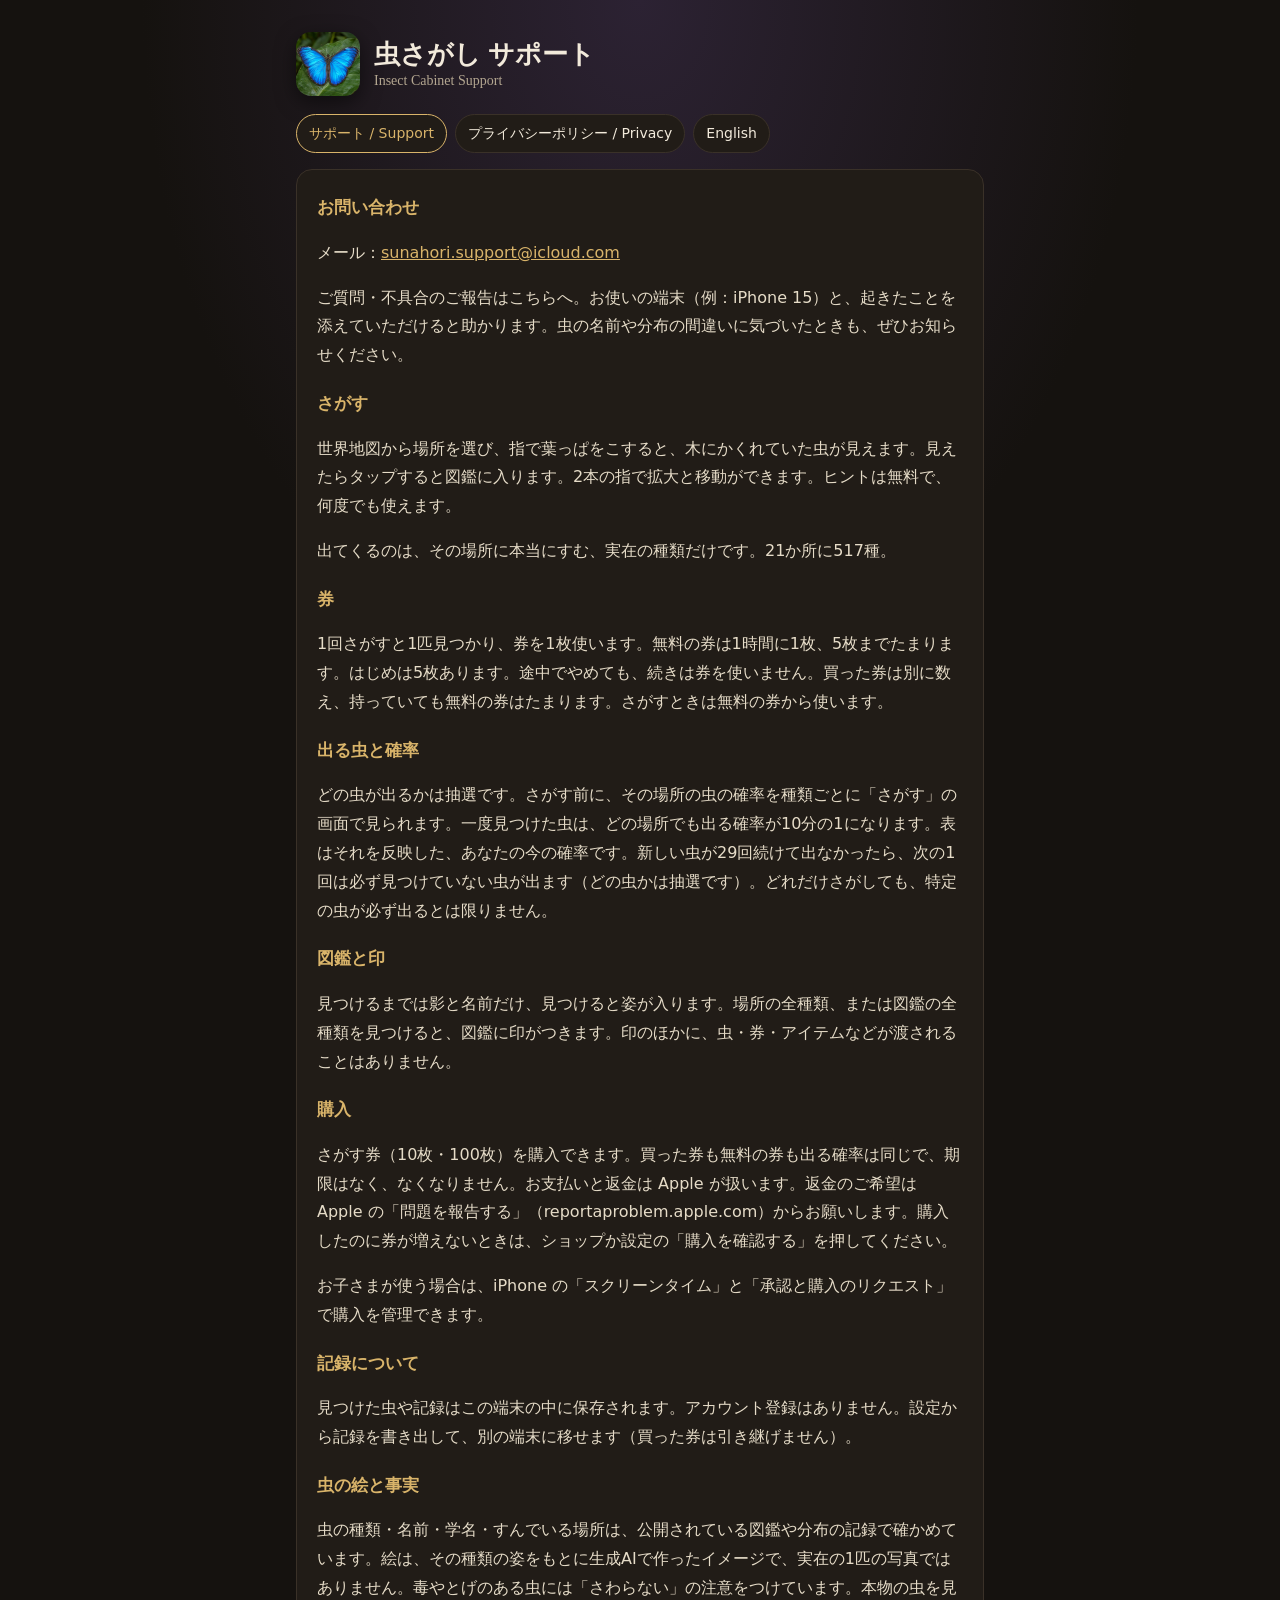
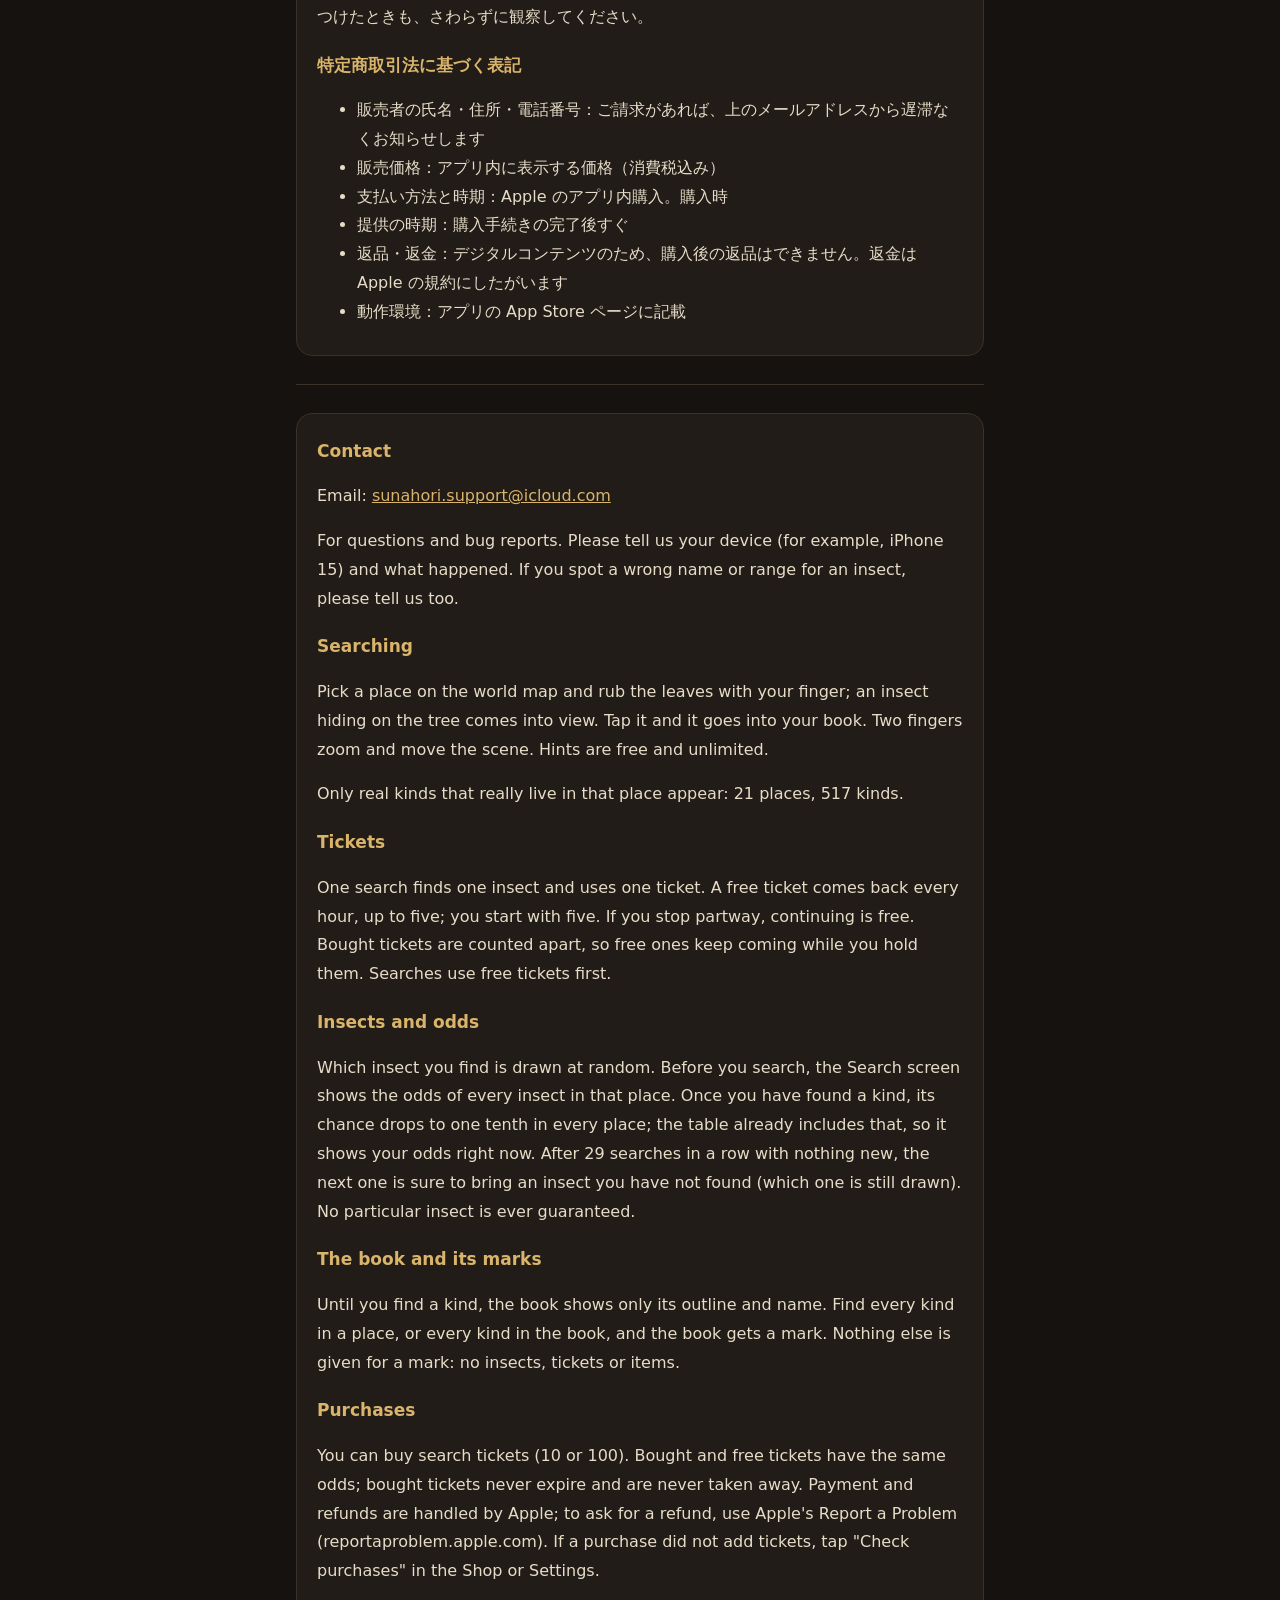
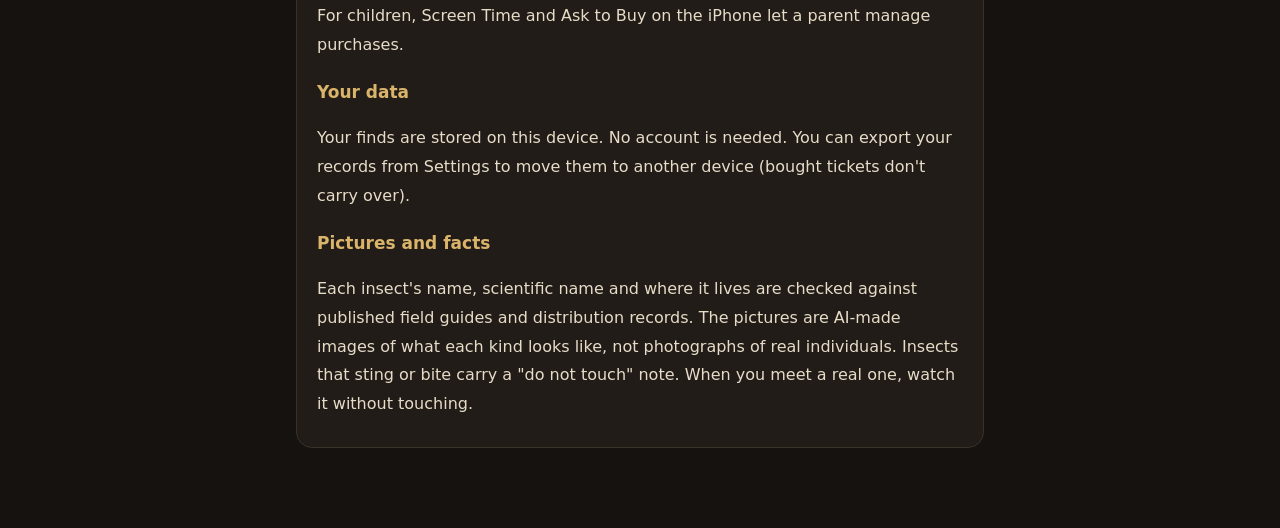
==== index.html @ 38d95611 "虫さがし（Insect Cabinet）のサポートとプライバシーポリシー Co-Authored-By: Claude Opus 5.5 <noreply@anthropic.com>" ====
<!doctype html>
<html lang="ja">
<head>
<meta charset="utf-8">
<meta name="viewport" content="width=device-width,initial-scale=1">
<title>虫さがし サポート / Insect Cabinet Support</title>
<link rel="stylesheet" href="style.css">
<link rel="icon" href="icon.png">
</head>
<body>
<main>
  <header>
    <img src="icon.png" alt="">
    <h1>虫さがし サポート<small>Insect Cabinet Support</small></h1>
  </header>
  <nav>
    <a class="on" href="./">サポート / Support</a>
    <a href="privacy.html">プライバシーポリシー / Privacy</a>
    <a href="#en">English</a>
  </nav>

  <section>
    <h2>お問い合わせ</h2>
    <p>メール：<a href="mailto:sunahori.support@icloud.com">sunahori.support@icloud.com</a></p>
    <p>ご質問・不具合のご報告はこちらへ。お使いの端末（例：iPhone 15）と、起きたことを添えていただけると助かります。虫の名前や分布の間違いに気づいたときも、ぜひお知らせください。</p>
    <h2>さがす</h2>
    <p>世界地図から場所を選び、指で葉っぱをこすると、木にかくれていた虫が見えます。見えたらタップすると図鑑に入ります。2本の指で拡大と移動ができます。ヒントは無料で、何度でも使えます。</p>
    <p>出てくるのは、その場所に本当にすむ、実在の種類だけです。21か所に517種。</p>
    <h2>券</h2>
    <p>1回さがすと1匹見つかり、券を1枚使います。無料の券は1時間に1枚、5枚までたまります。はじめは5枚あります。途中でやめても、続きは券を使いません。買った券は別に数え、持っていても無料の券はたまります。さがすときは無料の券から使います。</p>
    <h2>出る虫と確率</h2>
    <p>どの虫が出るかは抽選です。さがす前に、その場所の虫の確率を種類ごとに「さがす」の画面で見られます。一度見つけた虫は、どの場所でも出る確率が10分の1になります。表はそれを反映した、あなたの今の確率です。新しい虫が29回続けて出なかったら、次の1回は必ず見つけていない虫が出ます（どの虫かは抽選です）。どれだけさがしても、特定の虫が必ず出るとは限りません。</p>
    <h2>図鑑と印</h2>
    <p>見つけるまでは影と名前だけ、見つけると姿が入ります。場所の全種類、または図鑑の全種類を見つけると、図鑑に印がつきます。印のほかに、虫・券・アイテムなどが渡されることはありません。</p>
    <h2>購入</h2>
    <p>さがす券（10枚・100枚）を購入できます。買った券も無料の券も出る確率は同じで、期限はなく、なくなりません。お支払いと返金は Apple が扱います。返金のご希望は Apple の「問題を報告する」（reportaproblem.apple.com）からお願いします。購入したのに券が増えないときは、ショップか設定の「購入を確認する」を押してください。</p>
    <p>お子さまが使う場合は、iPhone の「スクリーンタイム」と「承認と購入のリクエスト」で購入を管理できます。</p>
    <h2>記録について</h2>
    <p>見つけた虫や記録はこの端末の中に保存されます。アカウント登録はありません。設定から記録を書き出して、別の端末に移せます（買った券は引き継げません）。</p>
    <h2>虫の絵と事実</h2>
    <p>虫の種類・名前・学名・すんでいる場所は、公開されている図鑑や分布の記録で確かめています。絵は、その種類の姿をもとに生成AIで作ったイメージで、実在の1匹の写真ではありません。毒やとげのある虫には「さわらない」の注意をつけています。本物の虫を見つけたときも、さわらずに観察してください。</p>
    <h2>特定商取引法に基づく表記</h2>
    <ul>
      <li>販売者の氏名・住所・電話番号：ご請求があれば、上のメールアドレスから遅滞なくお知らせします</li>
      <li>販売価格：アプリ内に表示する価格（消費税込み）</li>
      <li>支払い方法と時期：Apple のアプリ内購入。購入時</li>
      <li>提供の時期：購入手続きの完了後すぐ</li>
      <li>返品・返金：デジタルコンテンツのため、購入後の返品はできません。返金は Apple の規約にしたがいます</li>
      <li>動作環境：アプリの App Store ページに記載</li>
    </ul>
  </section>

  <hr>

  <section id="en" lang="en">
    <h2>Contact</h2>
    <p>Email: <a href="mailto:sunahori.support@icloud.com">sunahori.support@icloud.com</a></p>
    <p>For questions and bug reports. Please tell us your device (for example, iPhone 15) and what happened. If you spot a wrong name or range for an insect, please tell us too.</p>
    <h2>Searching</h2>
    <p>Pick a place on the world map and rub the leaves with your finger; an insect hiding on the tree comes into view. Tap it and it goes into your book. Two fingers zoom and move the scene. Hints are free and unlimited.</p>
    <p>Only real kinds that really live in that place appear: 21 places, 517 kinds.</p>
    <h2>Tickets</h2>
    <p>One search finds one insect and uses one ticket. A free ticket comes back every hour, up to five; you start with five. If you stop partway, continuing is free. Bought tickets are counted apart, so free ones keep coming while you hold them. Searches use free tickets first.</p>
    <h2>Insects and odds</h2>
    <p>Which insect you find is drawn at random. Before you search, the Search screen shows the odds of every insect in that place. Once you have found a kind, its chance drops to one tenth in every place; the table already includes that, so it shows your odds right now. After 29 searches in a row with nothing new, the next one is sure to bring an insect you have not found (which one is still drawn). No particular insect is ever guaranteed.</p>
    <h2>The book and its marks</h2>
    <p>Until you find a kind, the book shows only its outline and name. Find every kind in a place, or every kind in the book, and the book gets a mark. Nothing else is given for a mark: no insects, tickets or items.</p>
    <h2>Purchases</h2>
    <p>You can buy search tickets (10 or 100). Bought and free tickets have the same odds; bought tickets never expire and are never taken away. Payment and refunds are handled by Apple; to ask for a refund, use Apple's Report a Problem (reportaproblem.apple.com). If a purchase did not add tickets, tap "Check purchases" in the Shop or Settings.</p>
    <p>For children, Screen Time and Ask to Buy on the iPhone let a parent manage purchases.</p>
    <h2>Your data</h2>
    <p>Your finds are stored on this device. No account is needed. You can export your records from Settings to move them to another device (bought tickets don't carry over).</p>
    <h2>Pictures and facts</h2>
    <p>Each insect's name, scientific name and where it lives are checked against published field guides and distribution records. The pictures are AI-made images of what each kind looks like, not photographs of real individuals. Insects that sting or bite carry a "do not touch" note. When you meet a real one, watch it without touching.</p>
  </section>
</main>
</body>
</html>
---- style.css ----
:root { --bg: #15120f; --panel: #211c17; --line: #3a3128; --text: #f2eadb; --muted: #b3a690; --gold: #d9b46a; }
* { box-sizing: border-box; }
body { margin: 0; background: radial-gradient(ellipse at 50% 0%, #2c2233 0%, var(--bg) 55%) fixed, var(--bg); color: var(--text); font: 16px/1.8 "Hiragino Sans", "Hiragino Kaku Gothic ProN", system-ui, sans-serif; }
main { max-width: 720px; margin: 0 auto; padding: 32px 16px 64px; }
header { display: flex; align-items: center; gap: 14px; margin-bottom: 8px; }
header img { width: 64px; height: 64px; border-radius: 15px; box-shadow: 0 6px 20px rgba(0,0,0,.5); }
h1 { font-family: "Hiragino Mincho ProN", "Yu Mincho", serif; font-size: 26px; line-height: 1.3; margin: 0; }
h1 small { display: block; font-size: 14px; color: var(--muted); font-family: inherit; font-weight: 400; }
nav { display: flex; gap: 8px; flex-wrap: wrap; margin: 18px 0 8px; }
nav a { color: var(--text); text-decoration: none; border: 1px solid var(--line); background: var(--panel); padding: 6px 12px; border-radius: 999px; font-size: 14px; }
nav a.on { border-color: var(--gold); color: var(--gold); }
section { background: var(--panel); border: 1px solid var(--line); border-radius: 16px; padding: 4px 20px 12px; margin: 16px 0; }
h2 { font-size: 17px; color: var(--gold); margin: 18px 0 4px; }
p, li { color: #e6dcc8; }
a { color: var(--gold); }
.contact { font-size: 17px; }
.muted { color: var(--muted); font-size: 13px; }
hr { border: 0; border-top: 1px solid var(--line); margin: 28px 0; }
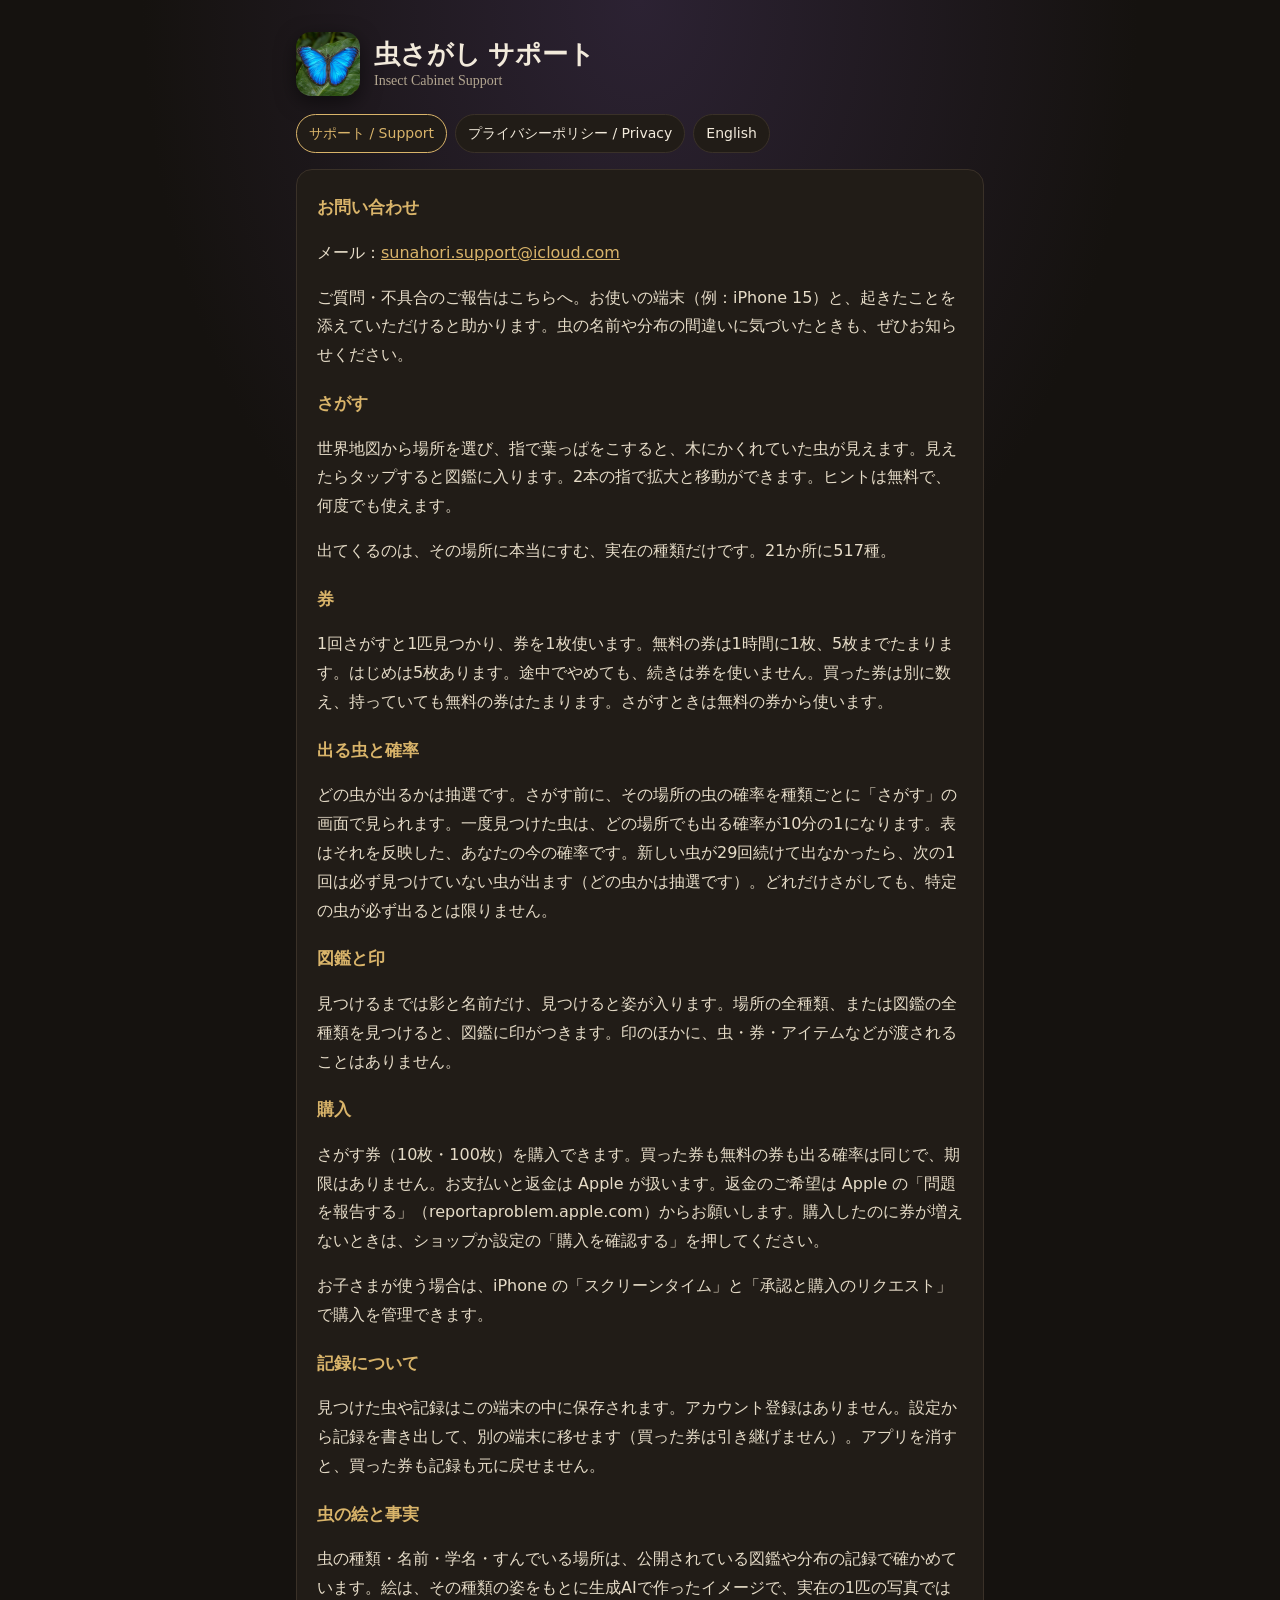
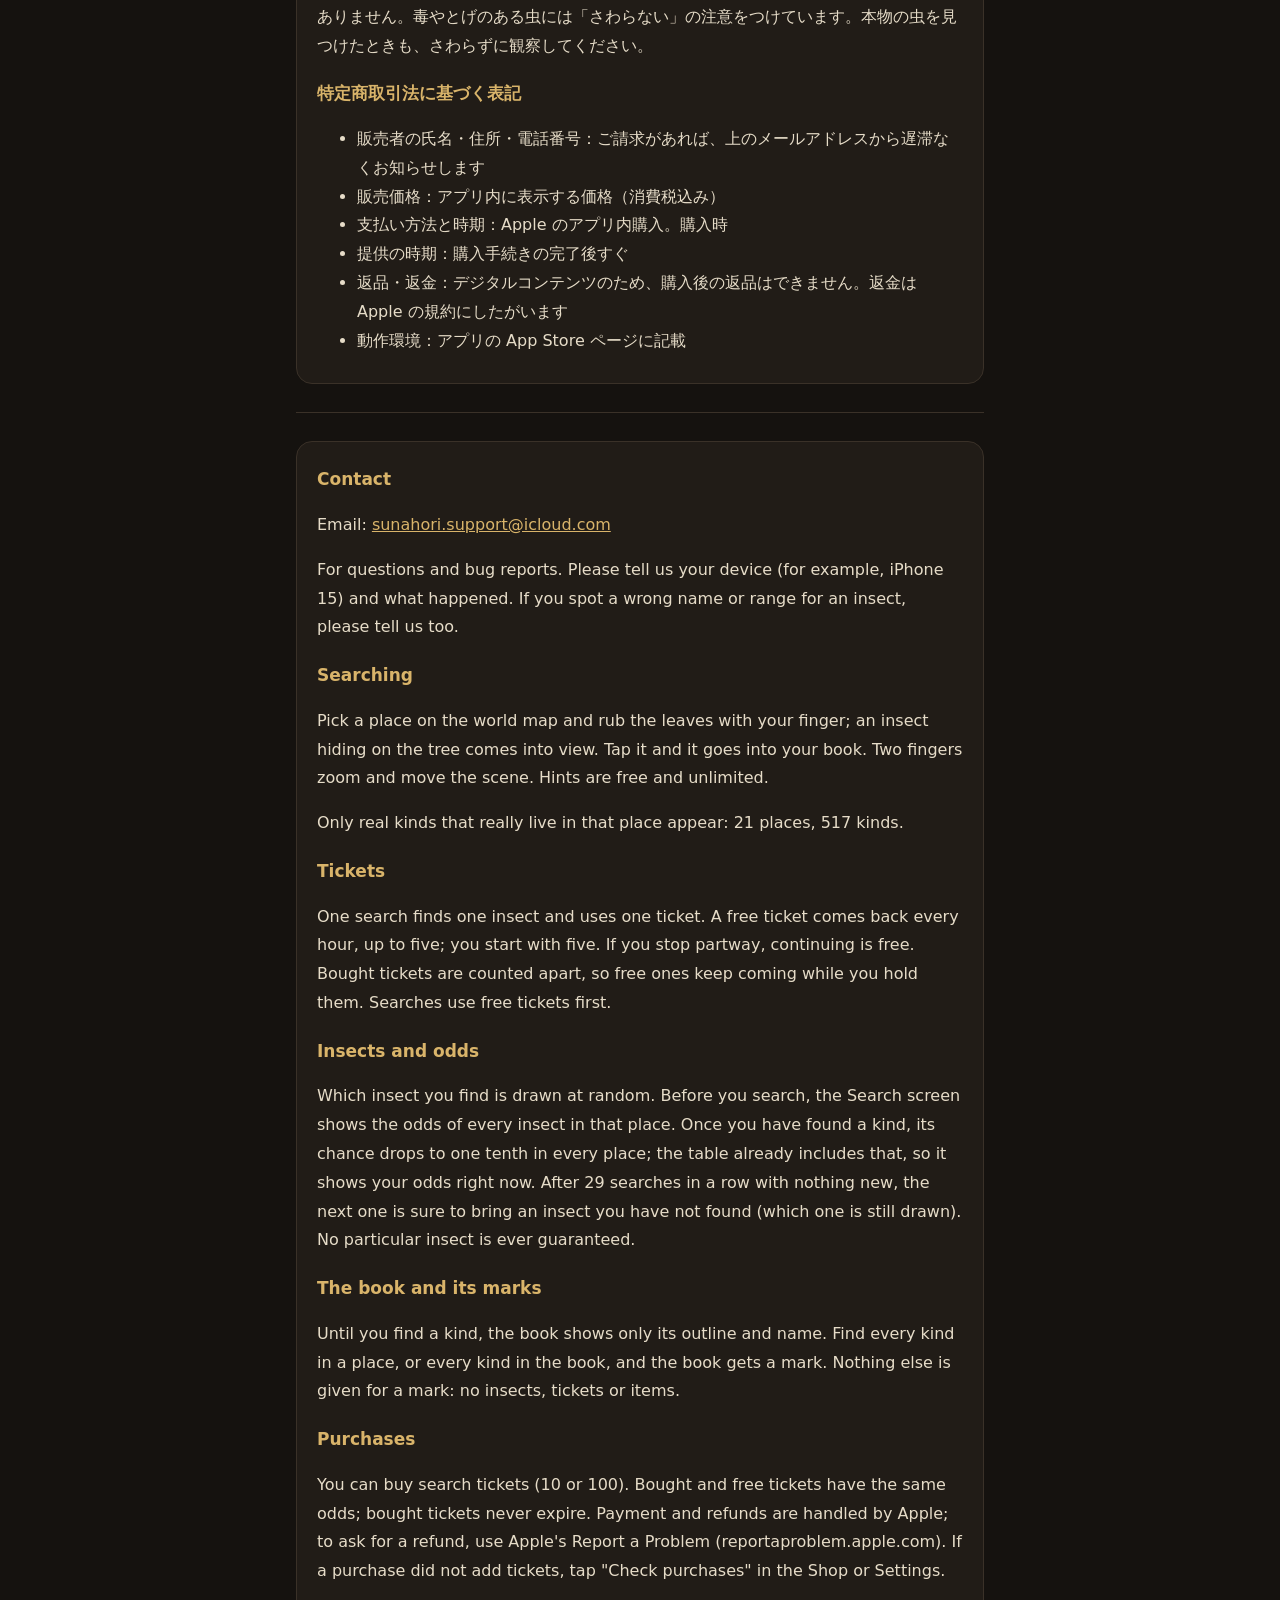
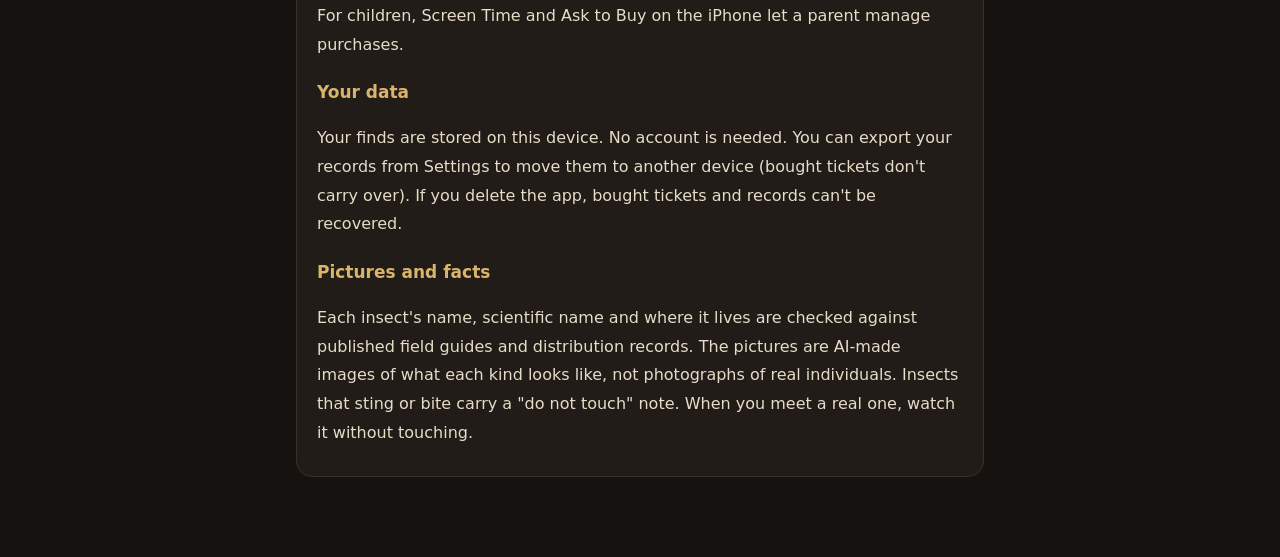
==== commit bd1e0282: "買った券が消える場合を書き、なくならないという文を直す Co-Authored-By: Claude Opus 5.5 <noreply@anthropic.com>" ====
--- a/index.html
+++ b/index.html
@@ -33,10 +33,10 @@
     <h2>図鑑と印</h2>
     <p>見つけるまでは影と名前だけ、見つけると姿が入ります。場所の全種類、または図鑑の全種類を見つけると、図鑑に印がつきます。印のほかに、虫・券・アイテムなどが渡されることはありません。</p>
     <h2>購入</h2>
-    <p>さがす券（10枚・100枚）を購入できます。買った券も無料の券も出る確率は同じで、期限はなく、なくなりません。お支払いと返金は Apple が扱います。返金のご希望は Apple の「問題を報告する」（reportaproblem.apple.com）からお願いします。購入したのに券が増えないときは、ショップか設定の「購入を確認する」を押してください。</p>
+    <p>さがす券（10枚・100枚）を購入できます。買った券も無料の券も出る確率は同じで、期限はありません。お支払いと返金は Apple が扱います。返金のご希望は Apple の「問題を報告する」（reportaproblem.apple.com）からお願いします。購入したのに券が増えないときは、ショップか設定の「購入を確認する」を押してください。</p>
     <p>お子さまが使う場合は、iPhone の「スクリーンタイム」と「承認と購入のリクエスト」で購入を管理できます。</p>
     <h2>記録について</h2>
-    <p>見つけた虫や記録はこの端末の中に保存されます。アカウント登録はありません。設定から記録を書き出して、別の端末に移せます（買った券は引き継げません）。</p>
+    <p>見つけた虫や記録はこの端末の中に保存されます。アカウント登録はありません。設定から記録を書き出して、別の端末に移せます（買った券は引き継げません）。アプリを消すと、買った券も記録も元に戻せません。</p>
     <h2>虫の絵と事実</h2>
     <p>虫の種類・名前・学名・すんでいる場所は、公開されている図鑑や分布の記録で確かめています。絵は、その種類の姿をもとに生成AIで作ったイメージで、実在の1匹の写真ではありません。毒やとげのある虫には「さわらない」の注意をつけています。本物の虫を見つけたときも、さわらずに観察してください。</p>
     <h2>特定商取引法に基づく表記</h2>
@@ -66,10 +66,10 @@
     <h2>The book and its marks</h2>
     <p>Until you find a kind, the book shows only its outline and name. Find every kind in a place, or every kind in the book, and the book gets a mark. Nothing else is given for a mark: no insects, tickets or items.</p>
     <h2>Purchases</h2>
-    <p>You can buy search tickets (10 or 100). Bought and free tickets have the same odds; bought tickets never expire and are never taken away. Payment and refunds are handled by Apple; to ask for a refund, use Apple's Report a Problem (reportaproblem.apple.com). If a purchase did not add tickets, tap "Check purchases" in the Shop or Settings.</p>
+    <p>You can buy search tickets (10 or 100). Bought and free tickets have the same odds; bought tickets never expire. Payment and refunds are handled by Apple; to ask for a refund, use Apple's Report a Problem (reportaproblem.apple.com). If a purchase did not add tickets, tap "Check purchases" in the Shop or Settings.</p>
     <p>For children, Screen Time and Ask to Buy on the iPhone let a parent manage purchases.</p>
     <h2>Your data</h2>
-    <p>Your finds are stored on this device. No account is needed. You can export your records from Settings to move them to another device (bought tickets don't carry over).</p>
+    <p>Your finds are stored on this device. No account is needed. You can export your records from Settings to move them to another device (bought tickets don't carry over). If you delete the app, bought tickets and records can't be recovered.</p>
     <h2>Pictures and facts</h2>
     <p>Each insect's name, scientific name and where it lives are checked against published field guides and distribution records. The pictures are AI-made images of what each kind looks like, not photographs of real individuals. Insects that sting or bite carry a "do not touch" note. When you meet a real one, watch it without touching.</p>
   </section>
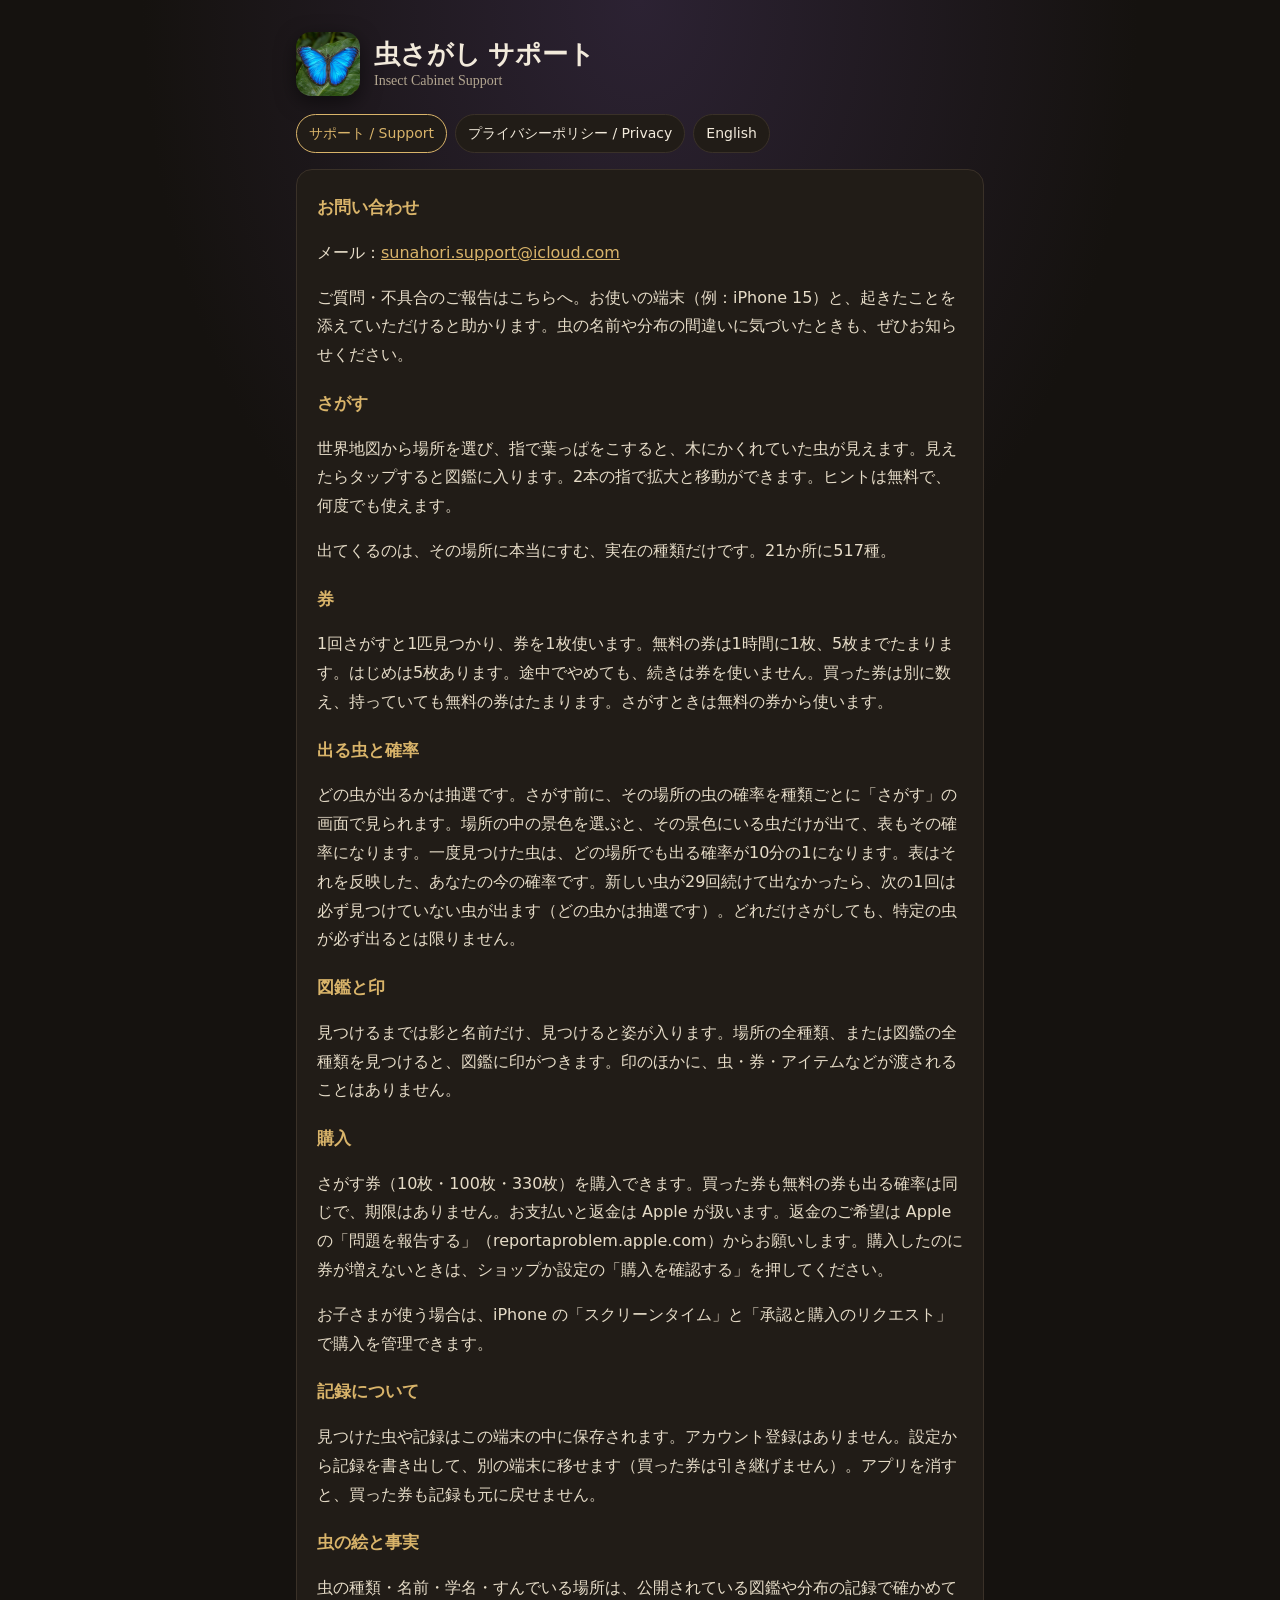
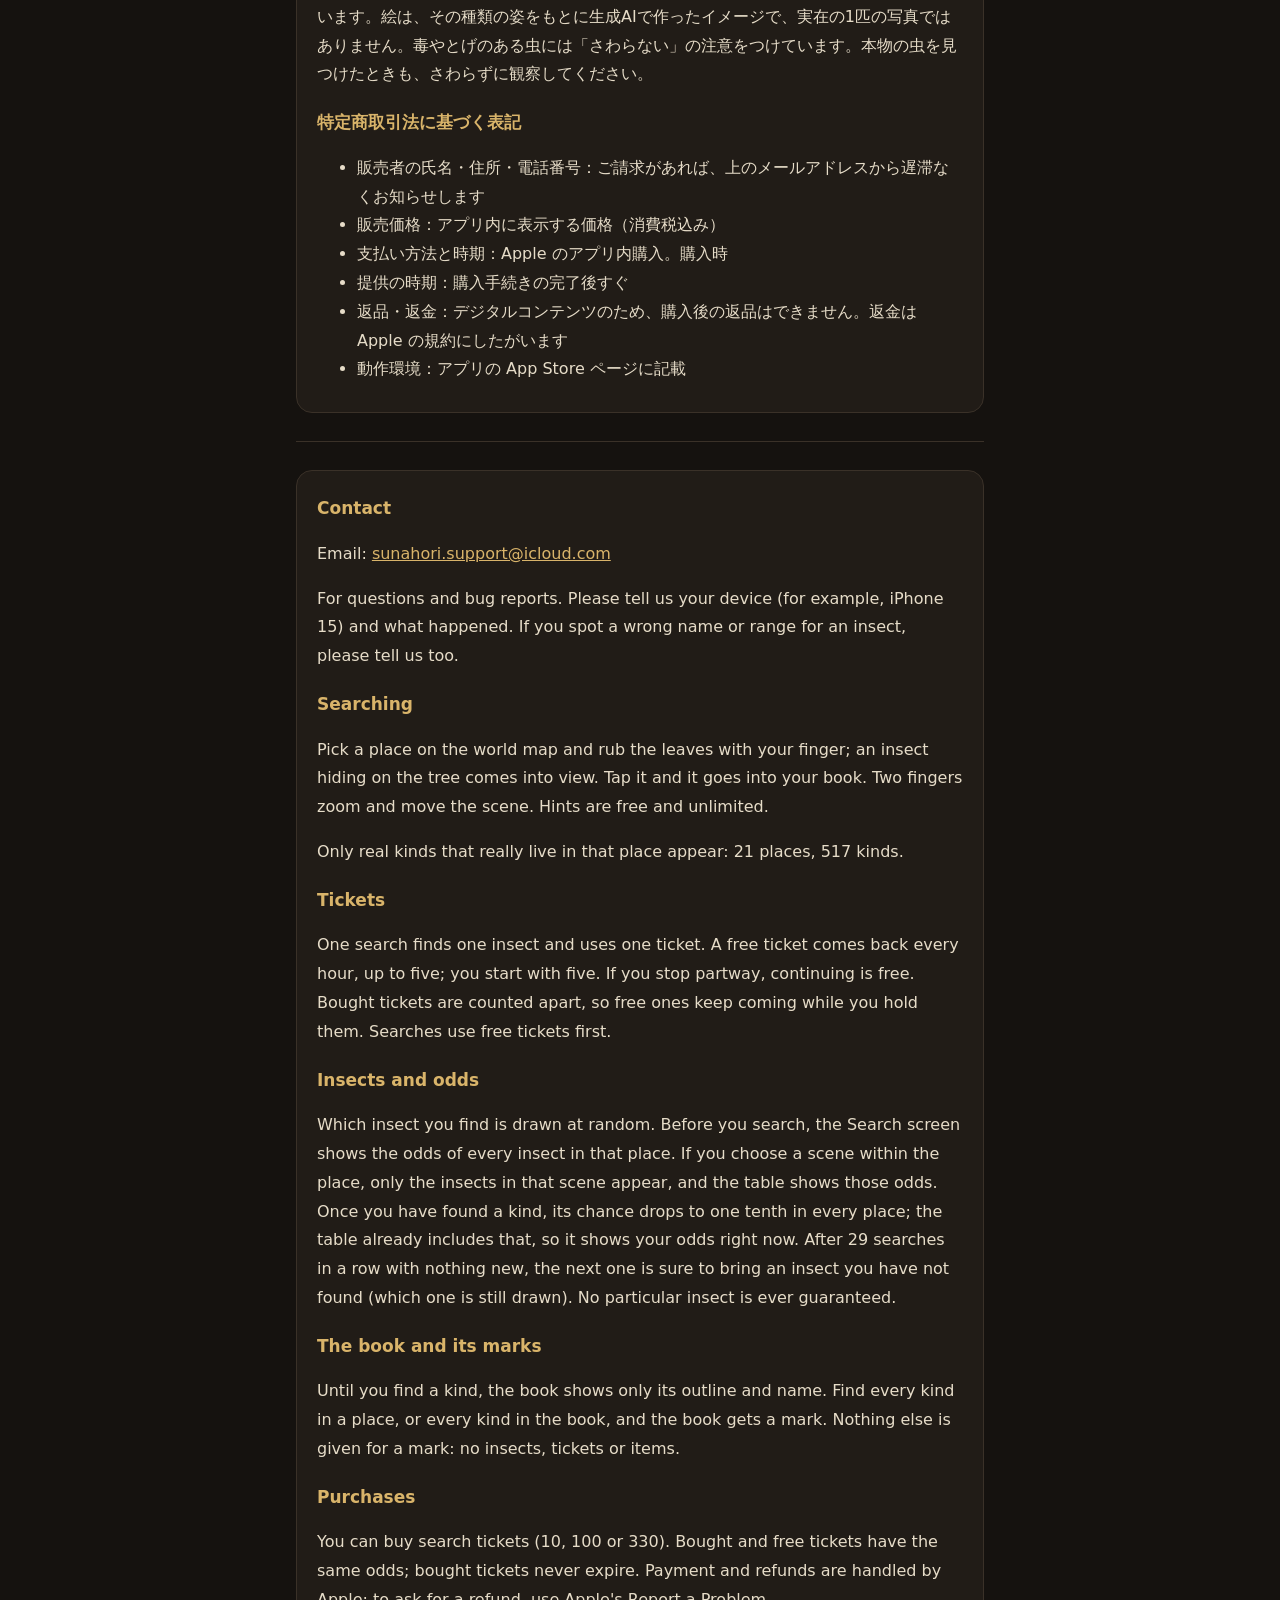
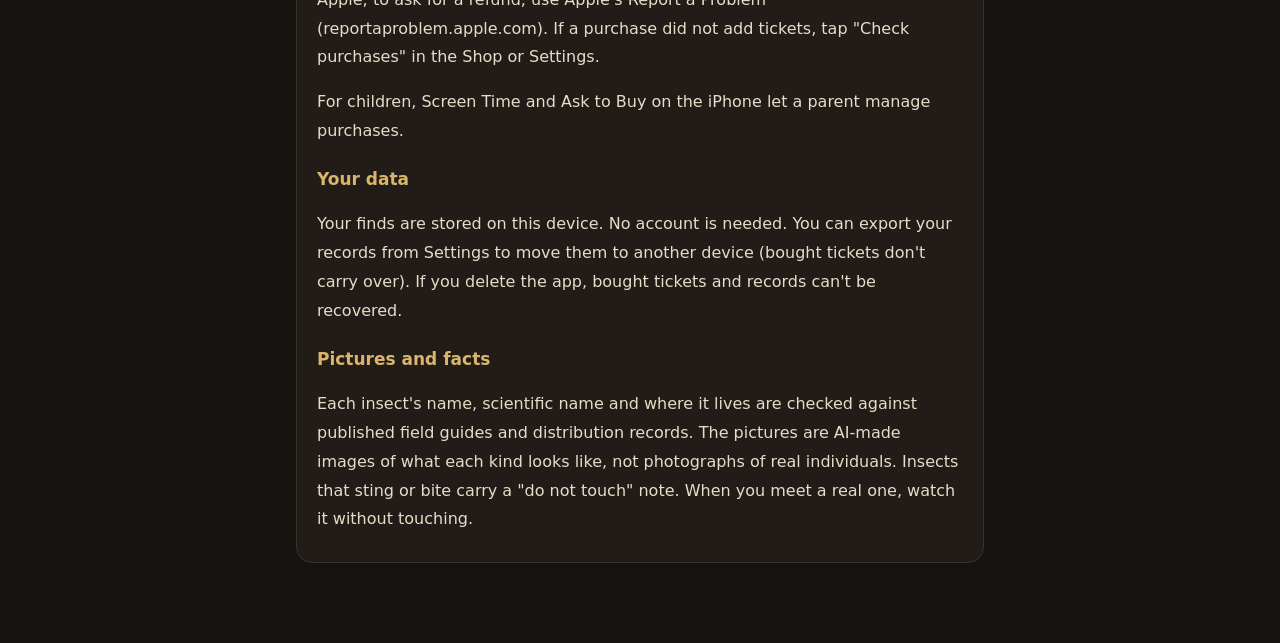
==== commit fa8eb387: "景色の選択と330枚の券を案内に足す Co-Authored-By: Claude Opus 5.5 <noreply@anthropic.com>" ====
--- a/index.html
+++ b/index.html
@@ -29,11 +29,11 @@
     <h2>券</h2>
     <p>1回さがすと1匹見つかり、券を1枚使います。無料の券は1時間に1枚、5枚までたまります。はじめは5枚あります。途中でやめても、続きは券を使いません。買った券は別に数え、持っていても無料の券はたまります。さがすときは無料の券から使います。</p>
     <h2>出る虫と確率</h2>
-    <p>どの虫が出るかは抽選です。さがす前に、その場所の虫の確率を種類ごとに「さがす」の画面で見られます。一度見つけた虫は、どの場所でも出る確率が10分の1になります。表はそれを反映した、あなたの今の確率です。新しい虫が29回続けて出なかったら、次の1回は必ず見つけていない虫が出ます（どの虫かは抽選です）。どれだけさがしても、特定の虫が必ず出るとは限りません。</p>
+    <p>どの虫が出るかは抽選です。さがす前に、その場所の虫の確率を種類ごとに「さがす」の画面で見られます。場所の中の景色を選ぶと、その景色にいる虫だけが出て、表もその確率になります。一度見つけた虫は、どの場所でも出る確率が10分の1になります。表はそれを反映した、あなたの今の確率です。新しい虫が29回続けて出なかったら、次の1回は必ず見つけていない虫が出ます（どの虫かは抽選です）。どれだけさがしても、特定の虫が必ず出るとは限りません。</p>
     <h2>図鑑と印</h2>
     <p>見つけるまでは影と名前だけ、見つけると姿が入ります。場所の全種類、または図鑑の全種類を見つけると、図鑑に印がつきます。印のほかに、虫・券・アイテムなどが渡されることはありません。</p>
     <h2>購入</h2>
-    <p>さがす券（10枚・100枚）を購入できます。買った券も無料の券も出る確率は同じで、期限はありません。お支払いと返金は Apple が扱います。返金のご希望は Apple の「問題を報告する」（reportaproblem.apple.com）からお願いします。購入したのに券が増えないときは、ショップか設定の「購入を確認する」を押してください。</p>
+    <p>さがす券（10枚・100枚・330枚）を購入できます。買った券も無料の券も出る確率は同じで、期限はありません。お支払いと返金は Apple が扱います。返金のご希望は Apple の「問題を報告する」（reportaproblem.apple.com）からお願いします。購入したのに券が増えないときは、ショップか設定の「購入を確認する」を押してください。</p>
     <p>お子さまが使う場合は、iPhone の「スクリーンタイム」と「承認と購入のリクエスト」で購入を管理できます。</p>
     <h2>記録について</h2>
     <p>見つけた虫や記録はこの端末の中に保存されます。アカウント登録はありません。設定から記録を書き出して、別の端末に移せます（買った券は引き継げません）。アプリを消すと、買った券も記録も元に戻せません。</p>
@@ -62,11 +62,11 @@
     <h2>Tickets</h2>
     <p>One search finds one insect and uses one ticket. A free ticket comes back every hour, up to five; you start with five. If you stop partway, continuing is free. Bought tickets are counted apart, so free ones keep coming while you hold them. Searches use free tickets first.</p>
     <h2>Insects and odds</h2>
-    <p>Which insect you find is drawn at random. Before you search, the Search screen shows the odds of every insect in that place. Once you have found a kind, its chance drops to one tenth in every place; the table already includes that, so it shows your odds right now. After 29 searches in a row with nothing new, the next one is sure to bring an insect you have not found (which one is still drawn). No particular insect is ever guaranteed.</p>
+    <p>Which insect you find is drawn at random. Before you search, the Search screen shows the odds of every insect in that place. If you choose a scene within the place, only the insects in that scene appear, and the table shows those odds. Once you have found a kind, its chance drops to one tenth in every place; the table already includes that, so it shows your odds right now. After 29 searches in a row with nothing new, the next one is sure to bring an insect you have not found (which one is still drawn). No particular insect is ever guaranteed.</p>
     <h2>The book and its marks</h2>
     <p>Until you find a kind, the book shows only its outline and name. Find every kind in a place, or every kind in the book, and the book gets a mark. Nothing else is given for a mark: no insects, tickets or items.</p>
     <h2>Purchases</h2>
-    <p>You can buy search tickets (10 or 100). Bought and free tickets have the same odds; bought tickets never expire. Payment and refunds are handled by Apple; to ask for a refund, use Apple's Report a Problem (reportaproblem.apple.com). If a purchase did not add tickets, tap "Check purchases" in the Shop or Settings.</p>
+    <p>You can buy search tickets (10, 100 or 330). Bought and free tickets have the same odds; bought tickets never expire. Payment and refunds are handled by Apple; to ask for a refund, use Apple's Report a Problem (reportaproblem.apple.com). If a purchase did not add tickets, tap "Check purchases" in the Shop or Settings.</p>
     <p>For children, Screen Time and Ask to Buy on the iPhone let a parent manage purchases.</p>
     <h2>Your data</h2>
     <p>Your finds are stored on this device. No account is needed. You can export your records from Settings to move them to another device (bought tickets don't carry over). If you delete the app, bought tickets and records can't be recovered.</p>
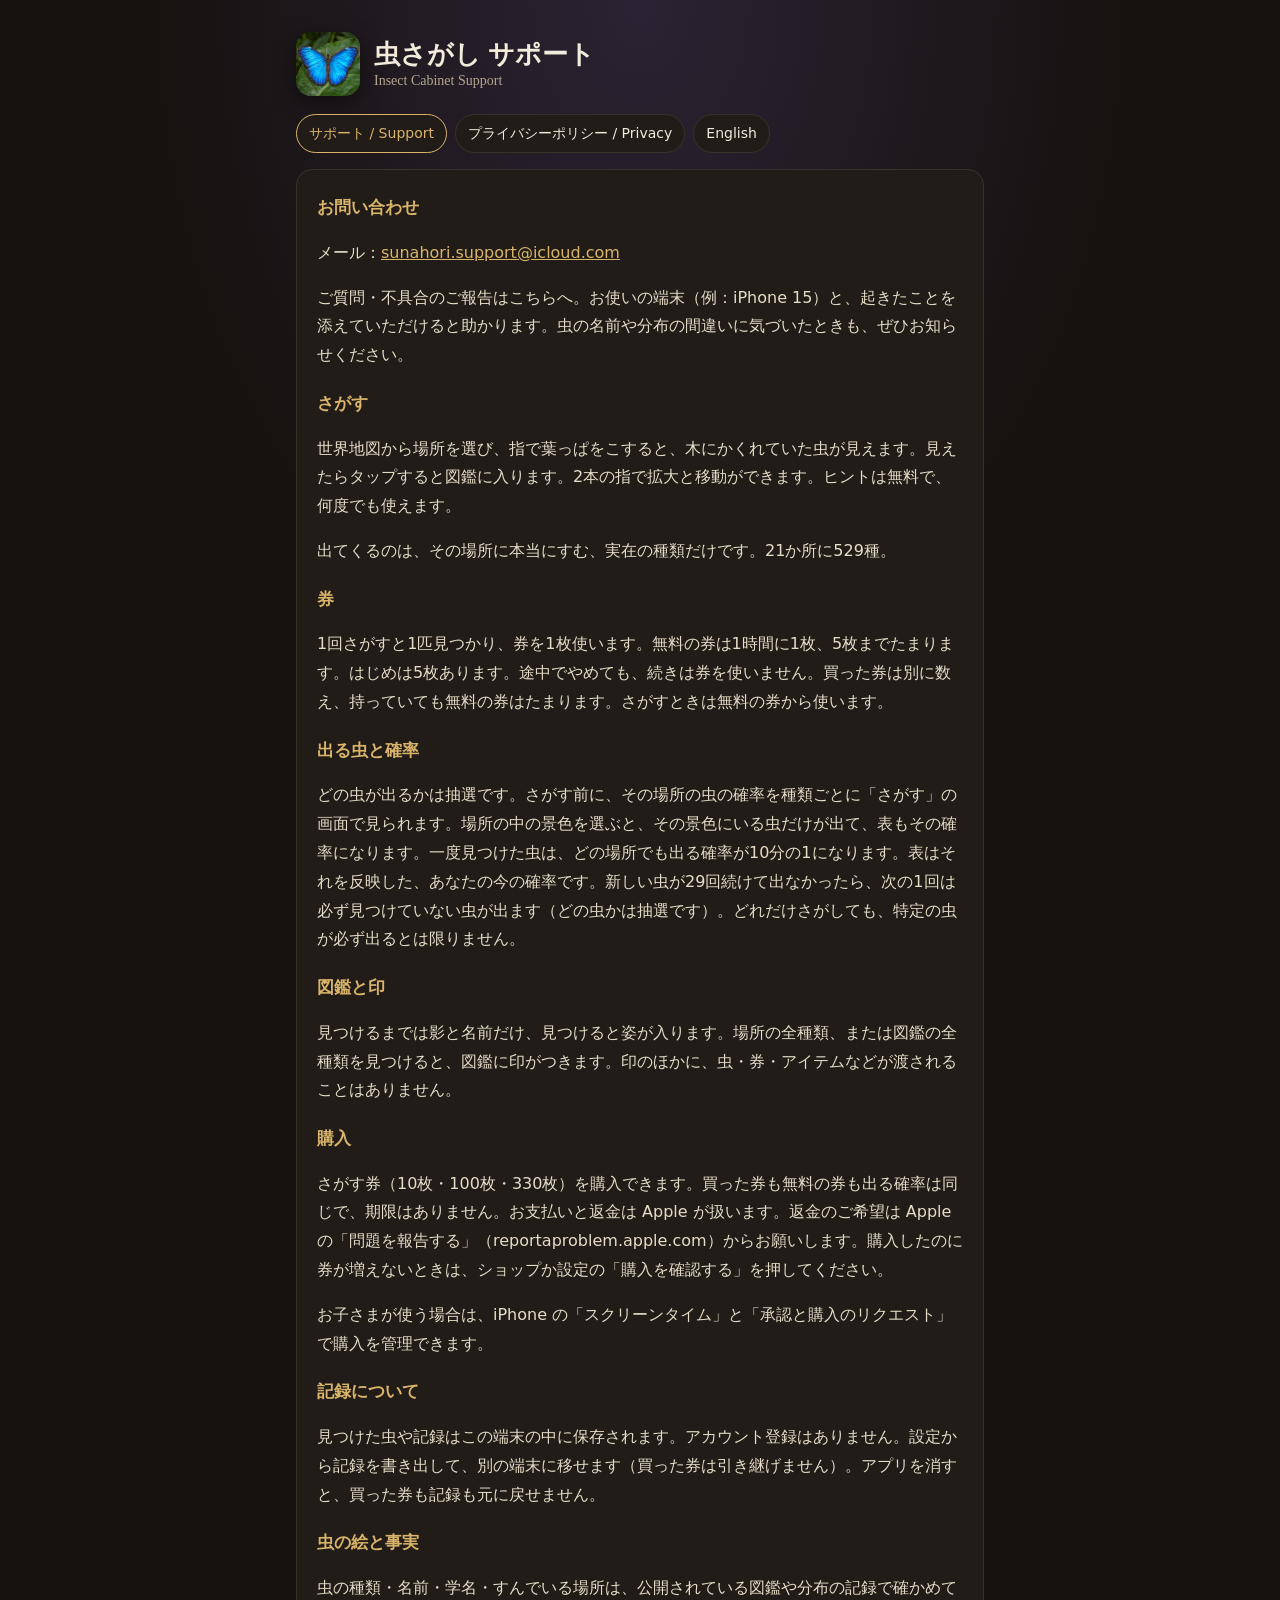
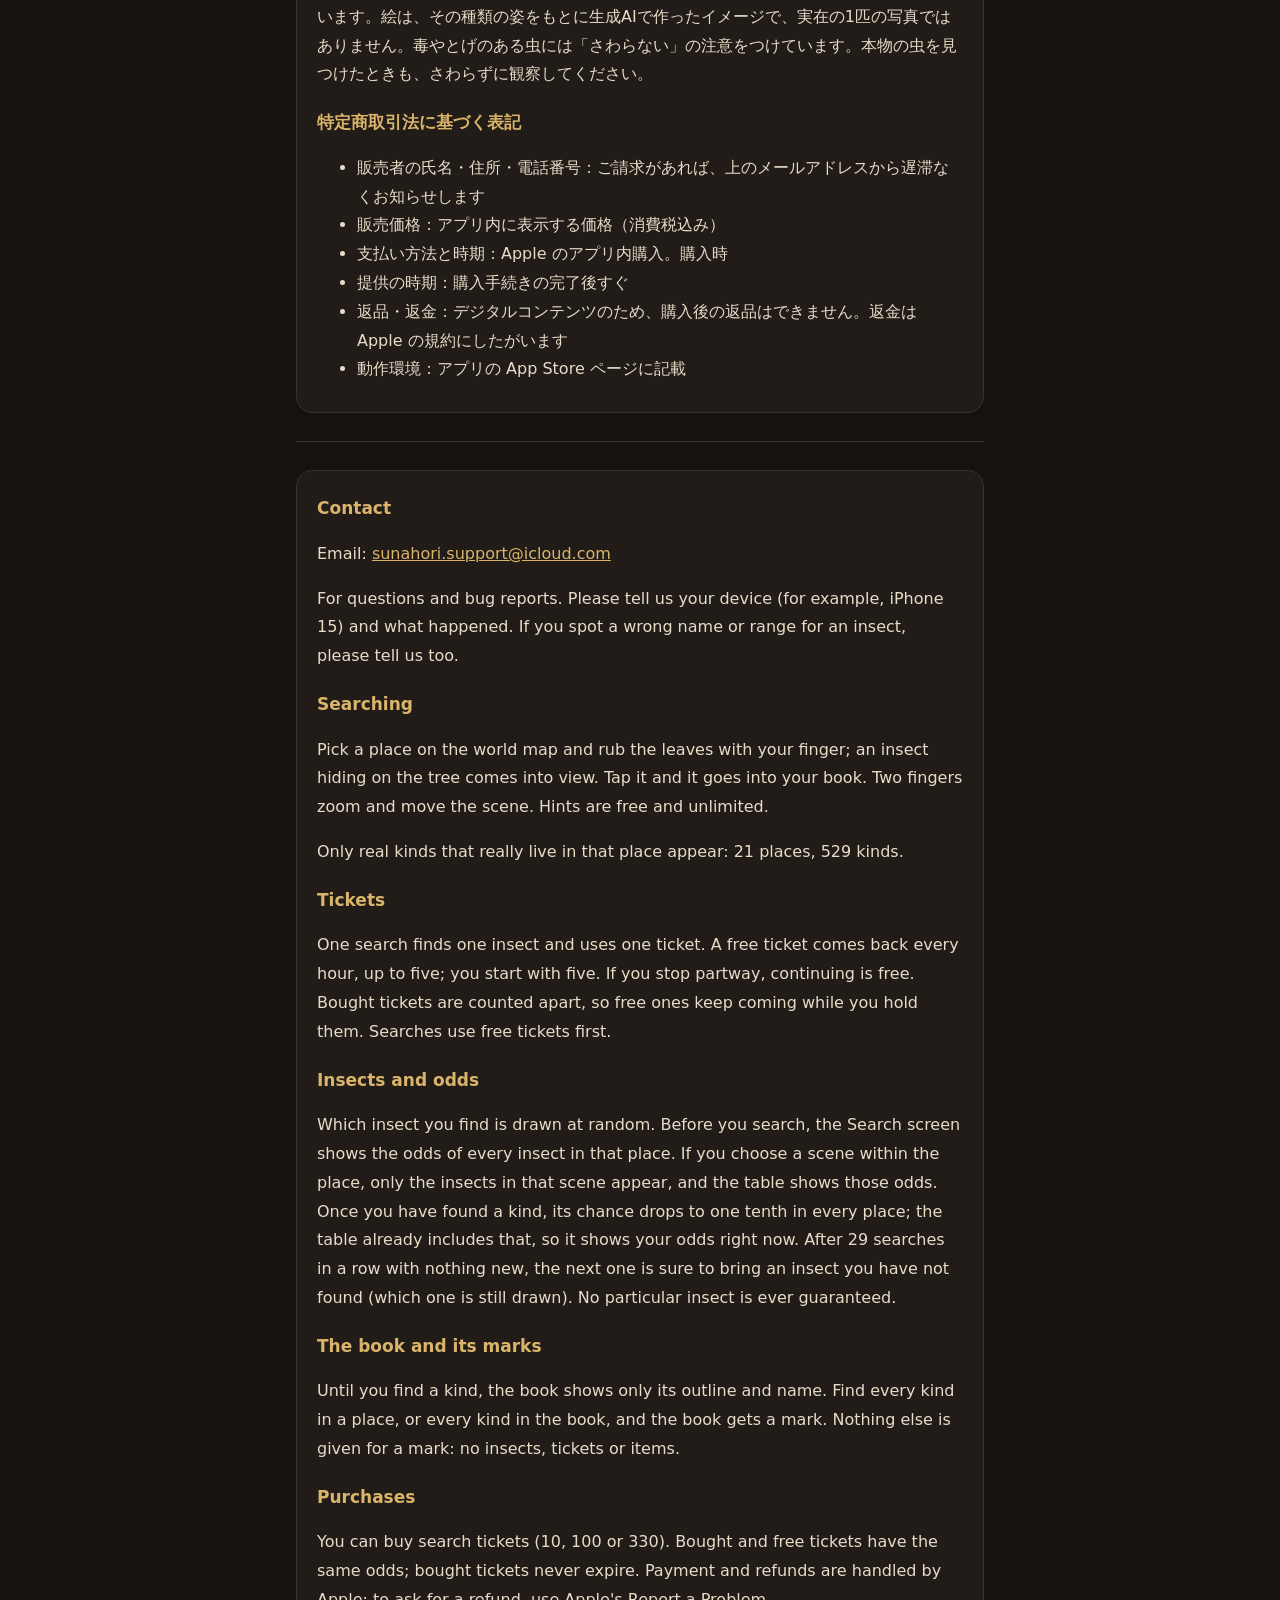
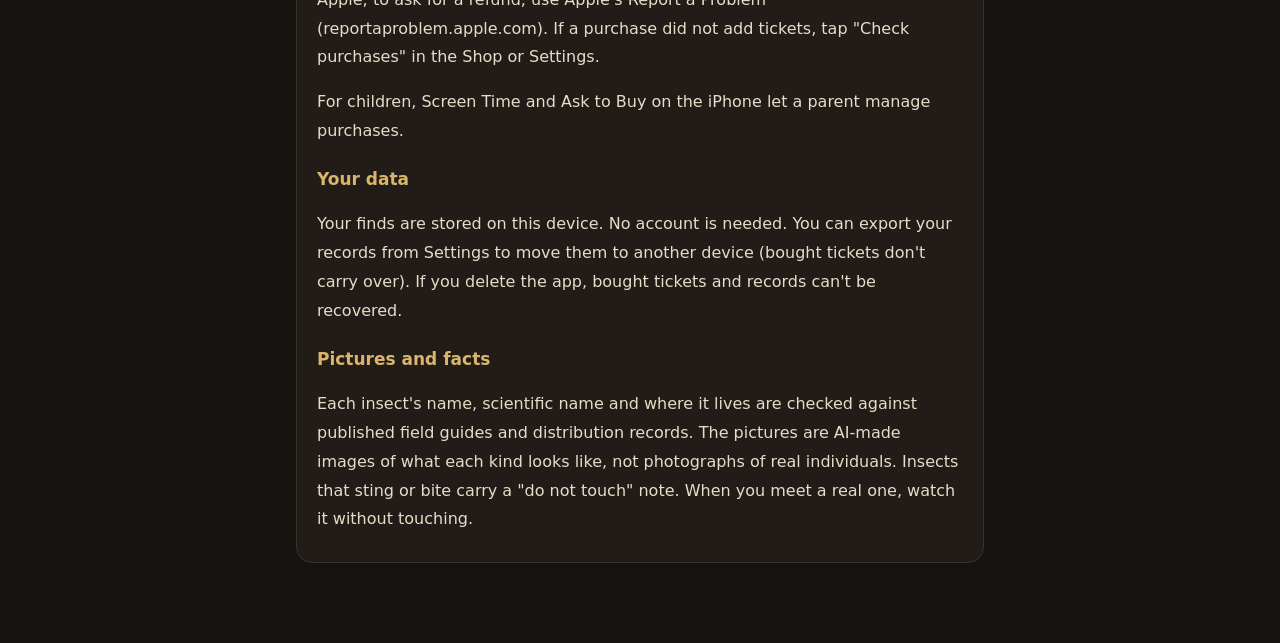
==== commit 8c6573ef: "種類の数を529種に直す Co-Authored-By: Claude Opus 5.5 <noreply@anthropic.com>" ====
--- a/index.html
+++ b/index.html
@@ -25,7 +25,7 @@
     <p>ご質問・不具合のご報告はこちらへ。お使いの端末（例：iPhone 15）と、起きたことを添えていただけると助かります。虫の名前や分布の間違いに気づいたときも、ぜひお知らせください。</p>
     <h2>さがす</h2>
     <p>世界地図から場所を選び、指で葉っぱをこすると、木にかくれていた虫が見えます。見えたらタップすると図鑑に入ります。2本の指で拡大と移動ができます。ヒントは無料で、何度でも使えます。</p>
-    <p>出てくるのは、その場所に本当にすむ、実在の種類だけです。21か所に517種。</p>
+    <p>出てくるのは、その場所に本当にすむ、実在の種類だけです。21か所に529種。</p>
     <h2>券</h2>
     <p>1回さがすと1匹見つかり、券を1枚使います。無料の券は1時間に1枚、5枚までたまります。はじめは5枚あります。途中でやめても、続きは券を使いません。買った券は別に数え、持っていても無料の券はたまります。さがすときは無料の券から使います。</p>
     <h2>出る虫と確率</h2>
@@ -58,7 +58,7 @@
     <p>For questions and bug reports. Please tell us your device (for example, iPhone 15) and what happened. If you spot a wrong name or range for an insect, please tell us too.</p>
     <h2>Searching</h2>
     <p>Pick a place on the world map and rub the leaves with your finger; an insect hiding on the tree comes into view. Tap it and it goes into your book. Two fingers zoom and move the scene. Hints are free and unlimited.</p>
-    <p>Only real kinds that really live in that place appear: 21 places, 517 kinds.</p>
+    <p>Only real kinds that really live in that place appear: 21 places, 529 kinds.</p>
     <h2>Tickets</h2>
     <p>One search finds one insect and uses one ticket. A free ticket comes back every hour, up to five; you start with five. If you stop partway, continuing is free. Bought tickets are counted apart, so free ones keep coming while you hold them. Searches use free tickets first.</p>
     <h2>Insects and odds</h2>
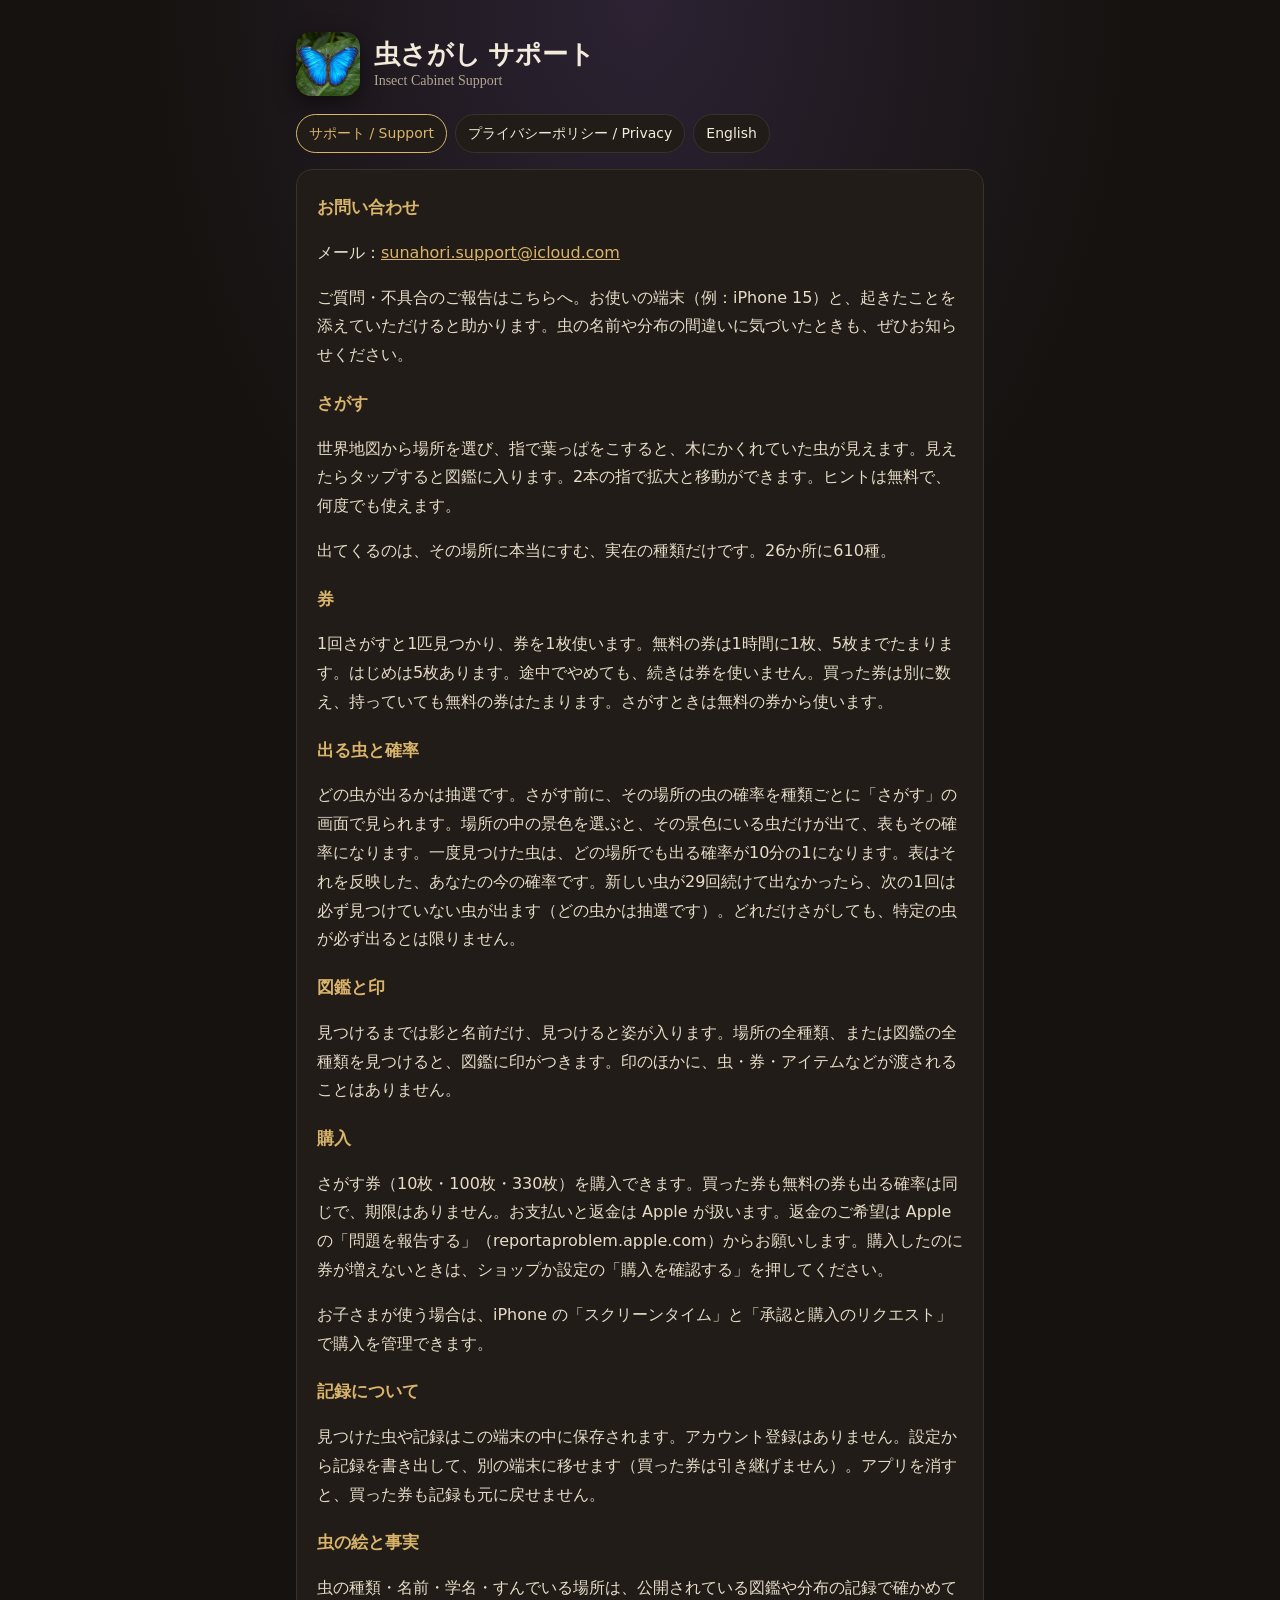
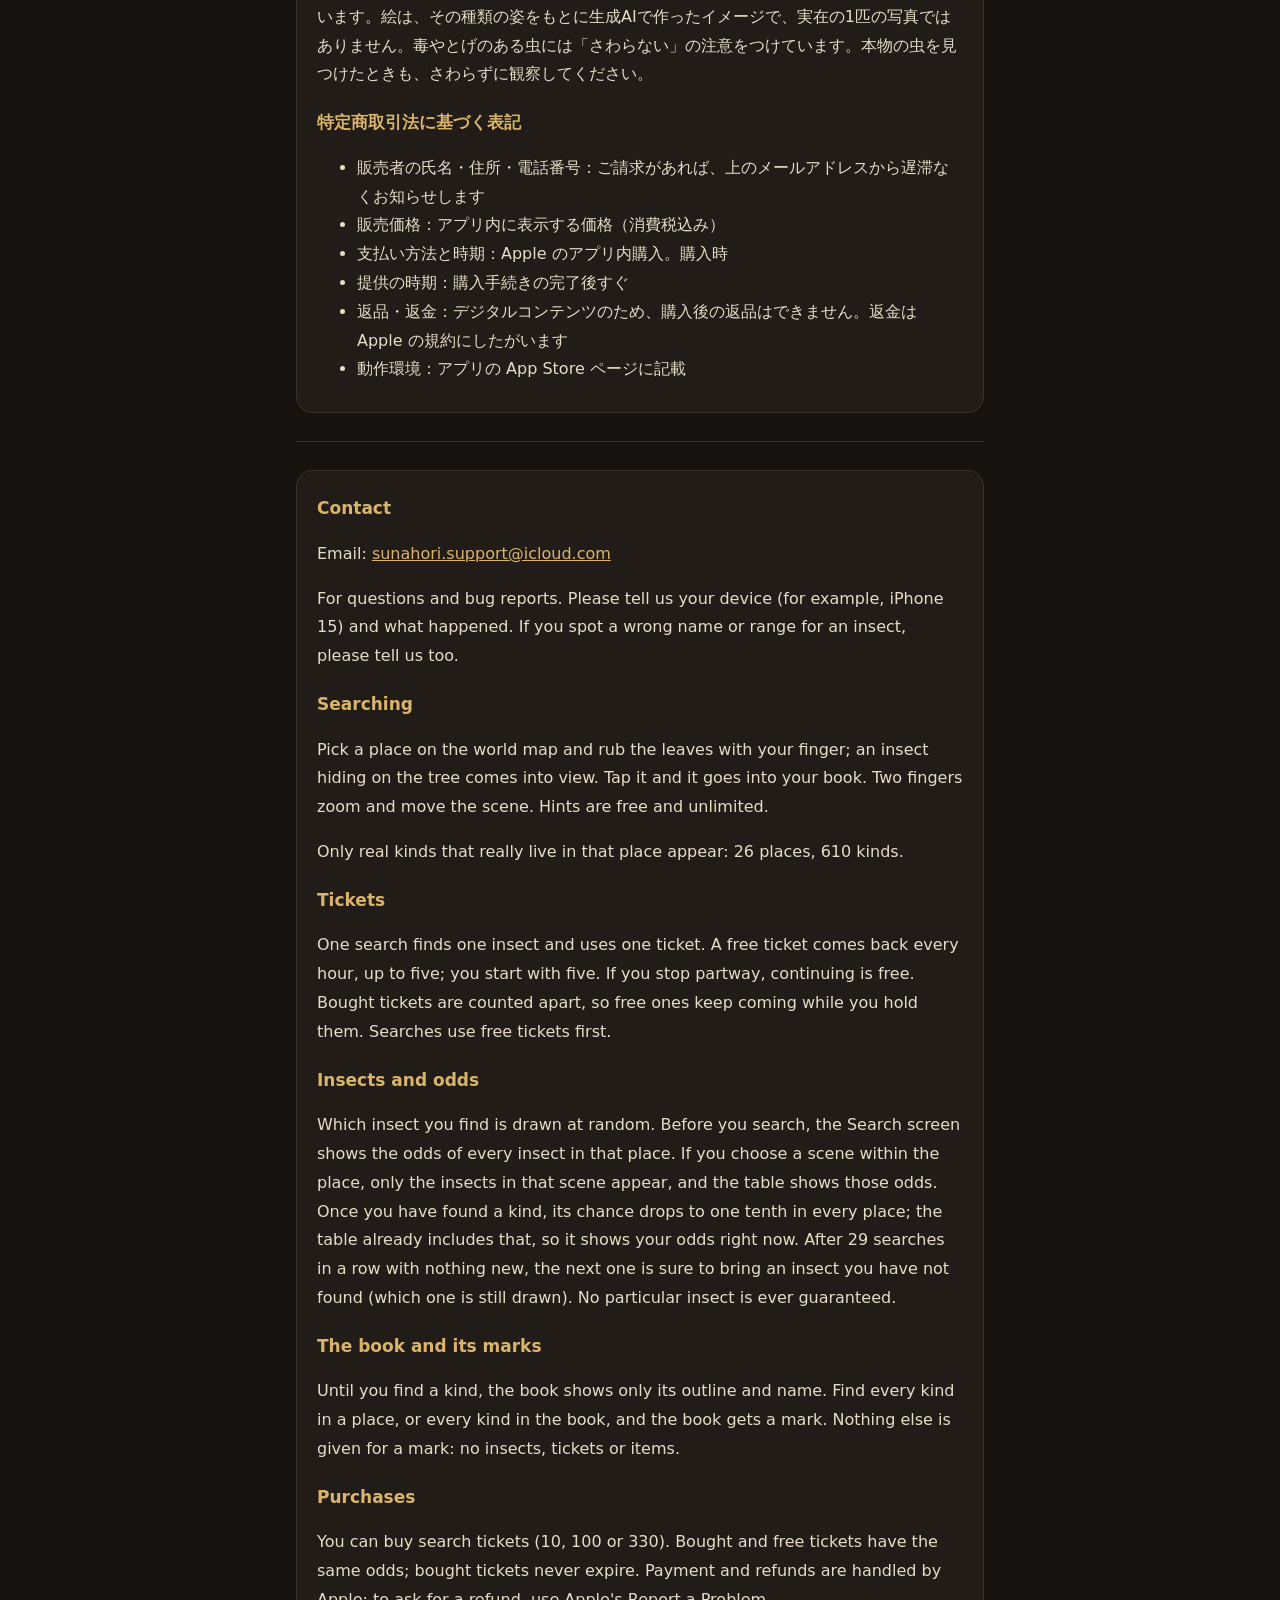
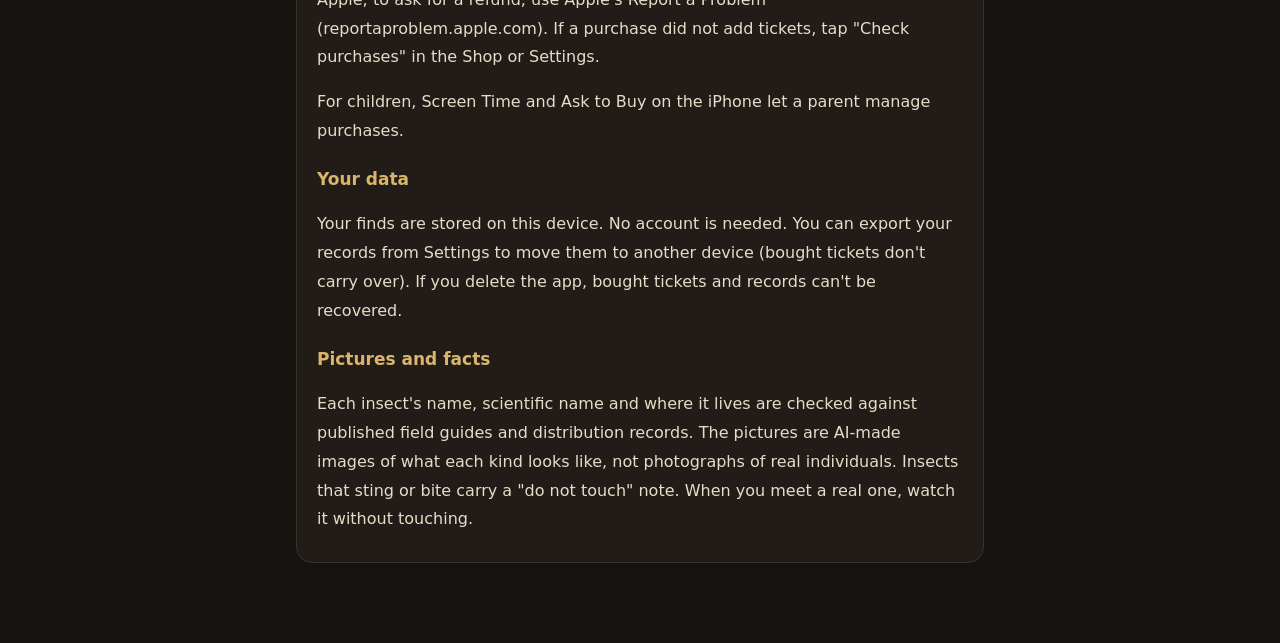
==== commit 15fdd777: "種類の数を世界版の26か所、610種に直す Co-Authored-By: Claude Opus 5.5 <noreply@anthropic.com>" ====
--- a/index.html
+++ b/index.html
@@ -25,7 +25,7 @@
     <p>ご質問・不具合のご報告はこちらへ。お使いの端末（例：iPhone 15）と、起きたことを添えていただけると助かります。虫の名前や分布の間違いに気づいたときも、ぜひお知らせください。</p>
     <h2>さがす</h2>
     <p>世界地図から場所を選び、指で葉っぱをこすると、木にかくれていた虫が見えます。見えたらタップすると図鑑に入ります。2本の指で拡大と移動ができます。ヒントは無料で、何度でも使えます。</p>
-    <p>出てくるのは、その場所に本当にすむ、実在の種類だけです。21か所に529種。</p>
+    <p>出てくるのは、その場所に本当にすむ、実在の種類だけです。26か所に610種。</p>
     <h2>券</h2>
     <p>1回さがすと1匹見つかり、券を1枚使います。無料の券は1時間に1枚、5枚までたまります。はじめは5枚あります。途中でやめても、続きは券を使いません。買った券は別に数え、持っていても無料の券はたまります。さがすときは無料の券から使います。</p>
     <h2>出る虫と確率</h2>
@@ -58,7 +58,7 @@
     <p>For questions and bug reports. Please tell us your device (for example, iPhone 15) and what happened. If you spot a wrong name or range for an insect, please tell us too.</p>
     <h2>Searching</h2>
     <p>Pick a place on the world map and rub the leaves with your finger; an insect hiding on the tree comes into view. Tap it and it goes into your book. Two fingers zoom and move the scene. Hints are free and unlimited.</p>
-    <p>Only real kinds that really live in that place appear: 21 places, 529 kinds.</p>
+    <p>Only real kinds that really live in that place appear: 26 places, 610 kinds.</p>
     <h2>Tickets</h2>
     <p>One search finds one insect and uses one ticket. A free ticket comes back every hour, up to five; you start with five. If you stop partway, continuing is free. Bought tickets are counted apart, so free ones keep coming while you hold them. Searches use free tickets first.</p>
     <h2>Insects and odds</h2>
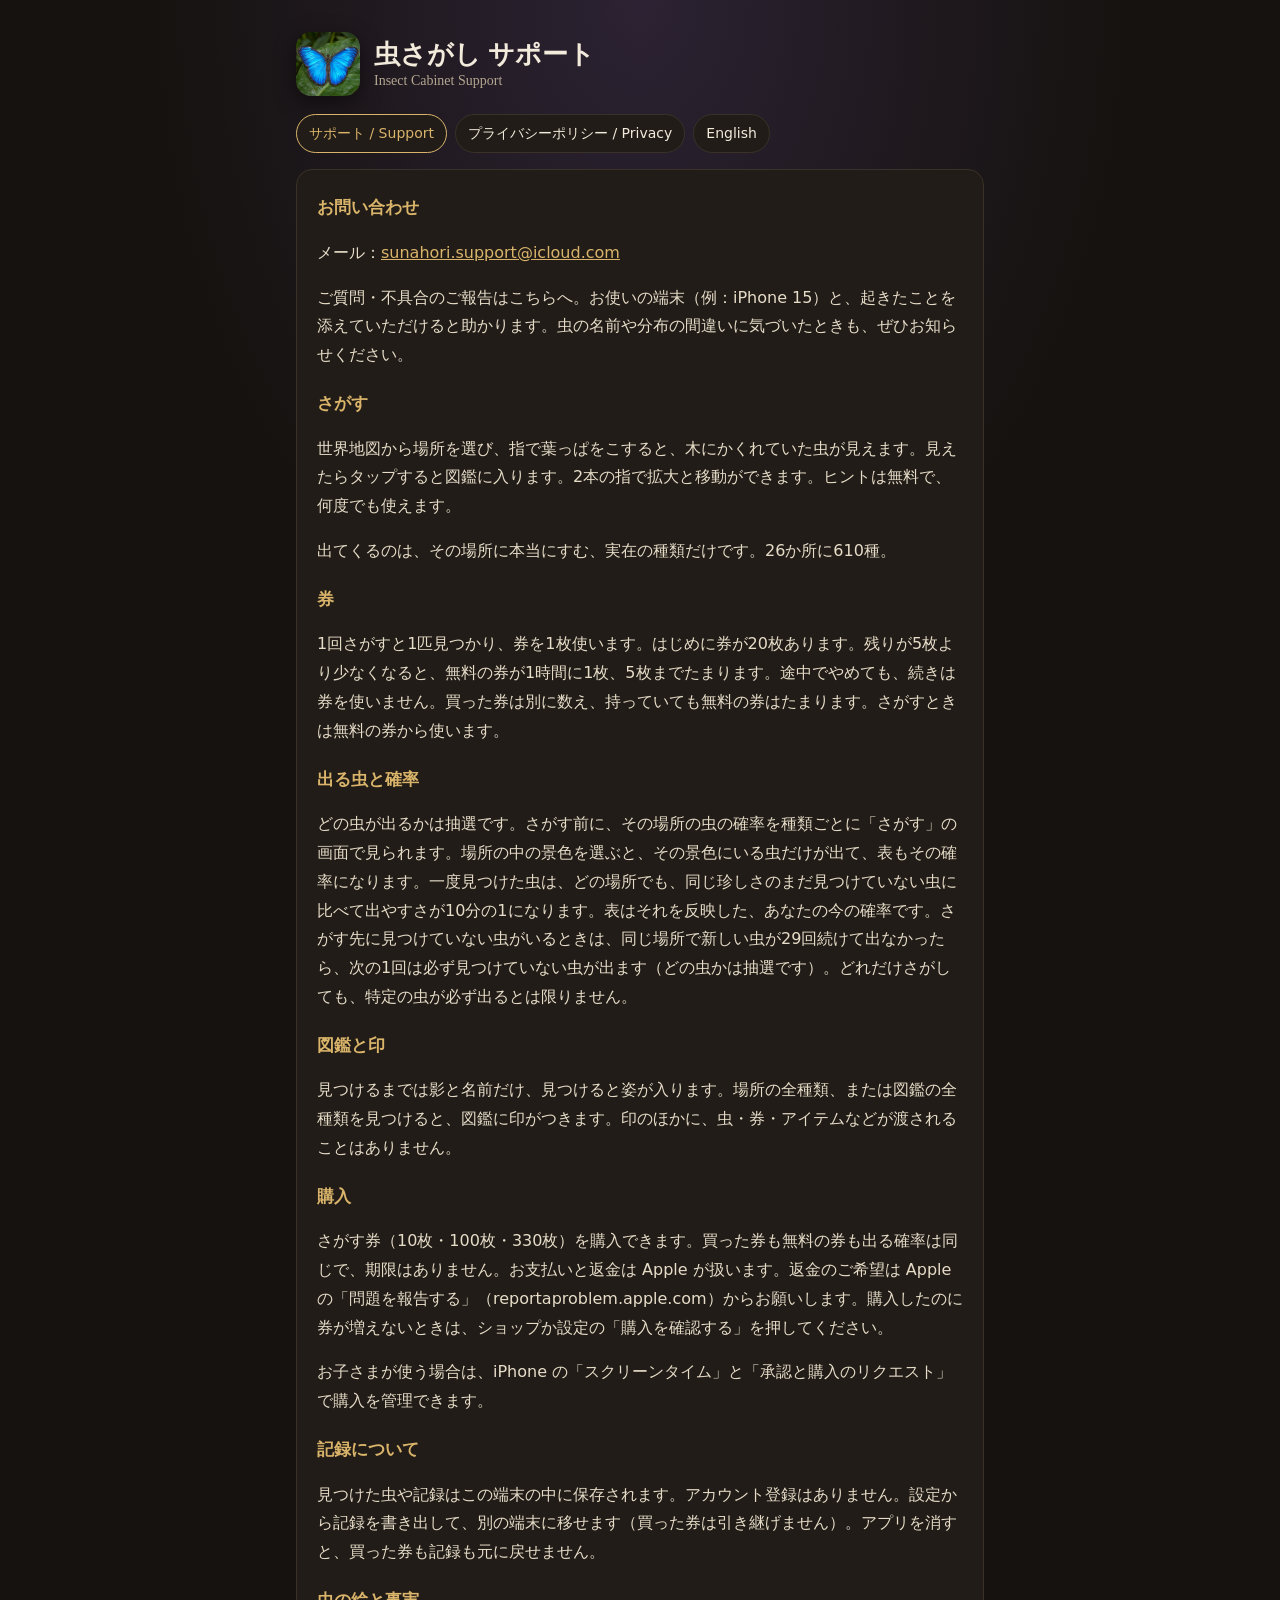
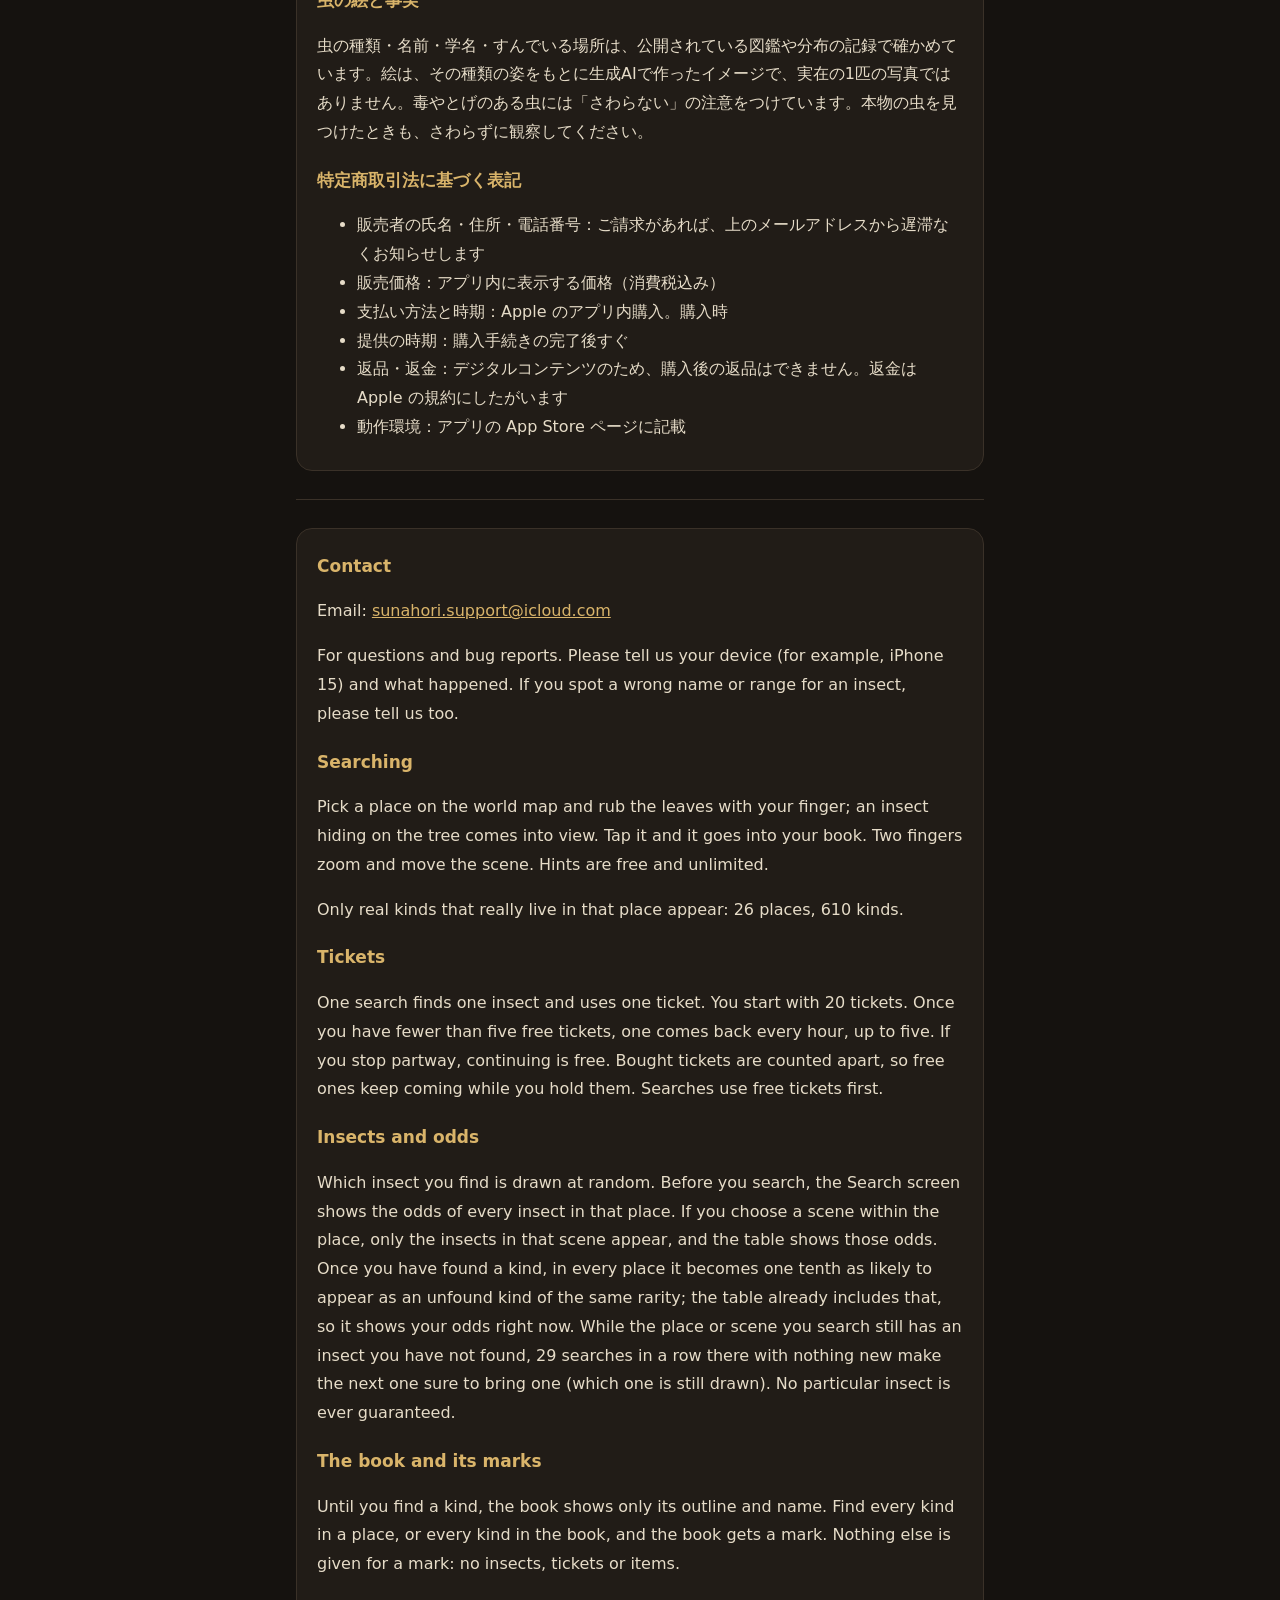
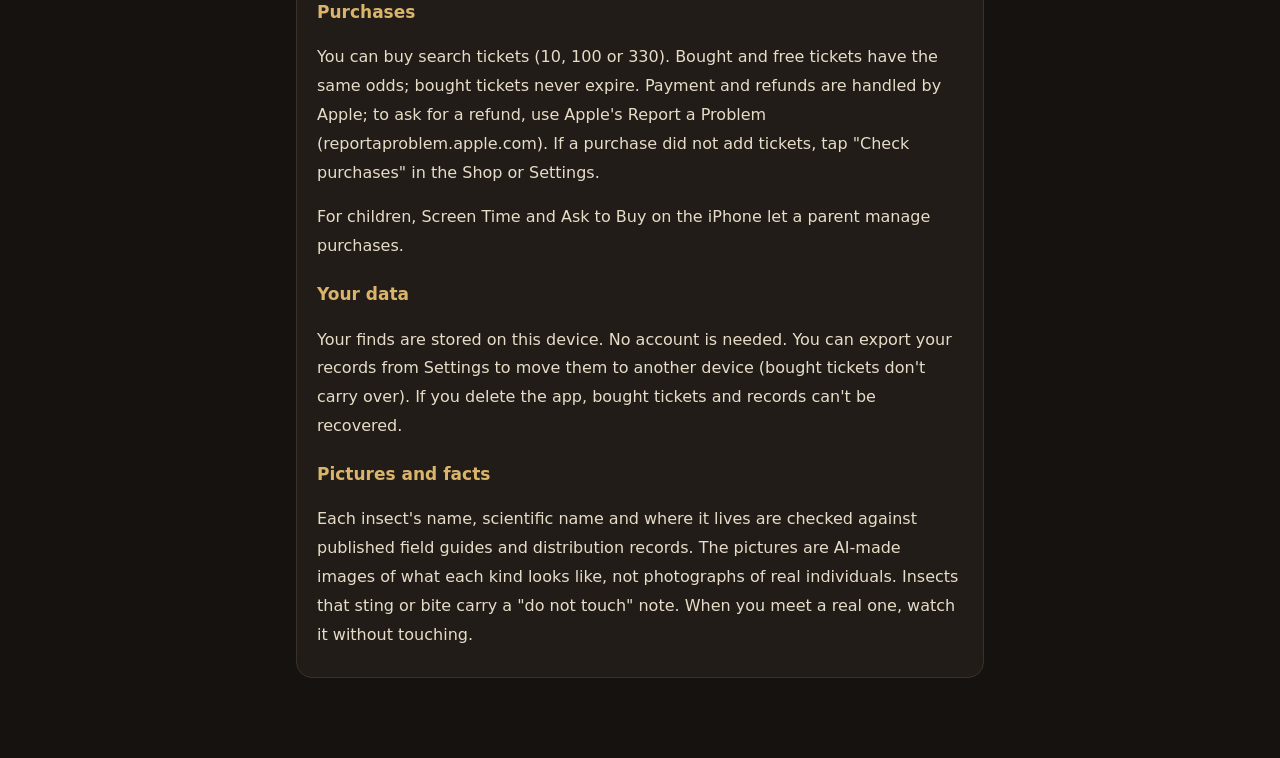
==== commit 4355a695: "公開中の 1.2 に合わせる：はじめの券20枚、確率の説明、プライバシーに共有・通知・まちがいの報告 Co-Authored-By: Claude Opus 5.5 <noreply@anthropi" ====
--- a/index.html
+++ b/index.html
@@ -27,9 +27,9 @@
     <p>世界地図から場所を選び、指で葉っぱをこすると、木にかくれていた虫が見えます。見えたらタップすると図鑑に入ります。2本の指で拡大と移動ができます。ヒントは無料で、何度でも使えます。</p>
     <p>出てくるのは、その場所に本当にすむ、実在の種類だけです。26か所に610種。</p>
     <h2>券</h2>
-    <p>1回さがすと1匹見つかり、券を1枚使います。無料の券は1時間に1枚、5枚までたまります。はじめは5枚あります。途中でやめても、続きは券を使いません。買った券は別に数え、持っていても無料の券はたまります。さがすときは無料の券から使います。</p>
+    <p>1回さがすと1匹見つかり、券を1枚使います。はじめに券が20枚あります。残りが5枚より少なくなると、無料の券が1時間に1枚、5枚までたまります。途中でやめても、続きは券を使いません。買った券は別に数え、持っていても無料の券はたまります。さがすときは無料の券から使います。</p>
     <h2>出る虫と確率</h2>
-    <p>どの虫が出るかは抽選です。さがす前に、その場所の虫の確率を種類ごとに「さがす」の画面で見られます。場所の中の景色を選ぶと、その景色にいる虫だけが出て、表もその確率になります。一度見つけた虫は、どの場所でも出る確率が10分の1になります。表はそれを反映した、あなたの今の確率です。新しい虫が29回続けて出なかったら、次の1回は必ず見つけていない虫が出ます（どの虫かは抽選です）。どれだけさがしても、特定の虫が必ず出るとは限りません。</p>
+    <p>どの虫が出るかは抽選です。さがす前に、その場所の虫の確率を種類ごとに「さがす」の画面で見られます。場所の中の景色を選ぶと、その景色にいる虫だけが出て、表もその確率になります。一度見つけた虫は、どの場所でも、同じ珍しさのまだ見つけていない虫に比べて出やすさが10分の1になります。表はそれを反映した、あなたの今の確率です。さがす先に見つけていない虫がいるときは、同じ場所で新しい虫が29回続けて出なかったら、次の1回は必ず見つけていない虫が出ます（どの虫かは抽選です）。どれだけさがしても、特定の虫が必ず出るとは限りません。</p>
     <h2>図鑑と印</h2>
     <p>見つけるまでは影と名前だけ、見つけると姿が入ります。場所の全種類、または図鑑の全種類を見つけると、図鑑に印がつきます。印のほかに、虫・券・アイテムなどが渡されることはありません。</p>
     <h2>購入</h2>
@@ -60,9 +60,9 @@
     <p>Pick a place on the world map and rub the leaves with your finger; an insect hiding on the tree comes into view. Tap it and it goes into your book. Two fingers zoom and move the scene. Hints are free and unlimited.</p>
     <p>Only real kinds that really live in that place appear: 26 places, 610 kinds.</p>
     <h2>Tickets</h2>
-    <p>One search finds one insect and uses one ticket. A free ticket comes back every hour, up to five; you start with five. If you stop partway, continuing is free. Bought tickets are counted apart, so free ones keep coming while you hold them. Searches use free tickets first.</p>
+    <p>One search finds one insect and uses one ticket. You start with 20 tickets. Once you have fewer than five free tickets, one comes back every hour, up to five. If you stop partway, continuing is free. Bought tickets are counted apart, so free ones keep coming while you hold them. Searches use free tickets first.</p>
     <h2>Insects and odds</h2>
-    <p>Which insect you find is drawn at random. Before you search, the Search screen shows the odds of every insect in that place. If you choose a scene within the place, only the insects in that scene appear, and the table shows those odds. Once you have found a kind, its chance drops to one tenth in every place; the table already includes that, so it shows your odds right now. After 29 searches in a row with nothing new, the next one is sure to bring an insect you have not found (which one is still drawn). No particular insect is ever guaranteed.</p>
+    <p>Which insect you find is drawn at random. Before you search, the Search screen shows the odds of every insect in that place. If you choose a scene within the place, only the insects in that scene appear, and the table shows those odds. Once you have found a kind, in every place it becomes one tenth as likely to appear as an unfound kind of the same rarity; the table already includes that, so it shows your odds right now. While the place or scene you search still has an insect you have not found, 29 searches in a row there with nothing new make the next one sure to bring one (which one is still drawn). No particular insect is ever guaranteed.</p>
     <h2>The book and its marks</h2>
     <p>Until you find a kind, the book shows only its outline and name. Find every kind in a place, or every kind in the book, and the book gets a mark. Nothing else is given for a mark: no insects, tickets or items.</p>
     <h2>Purchases</h2>
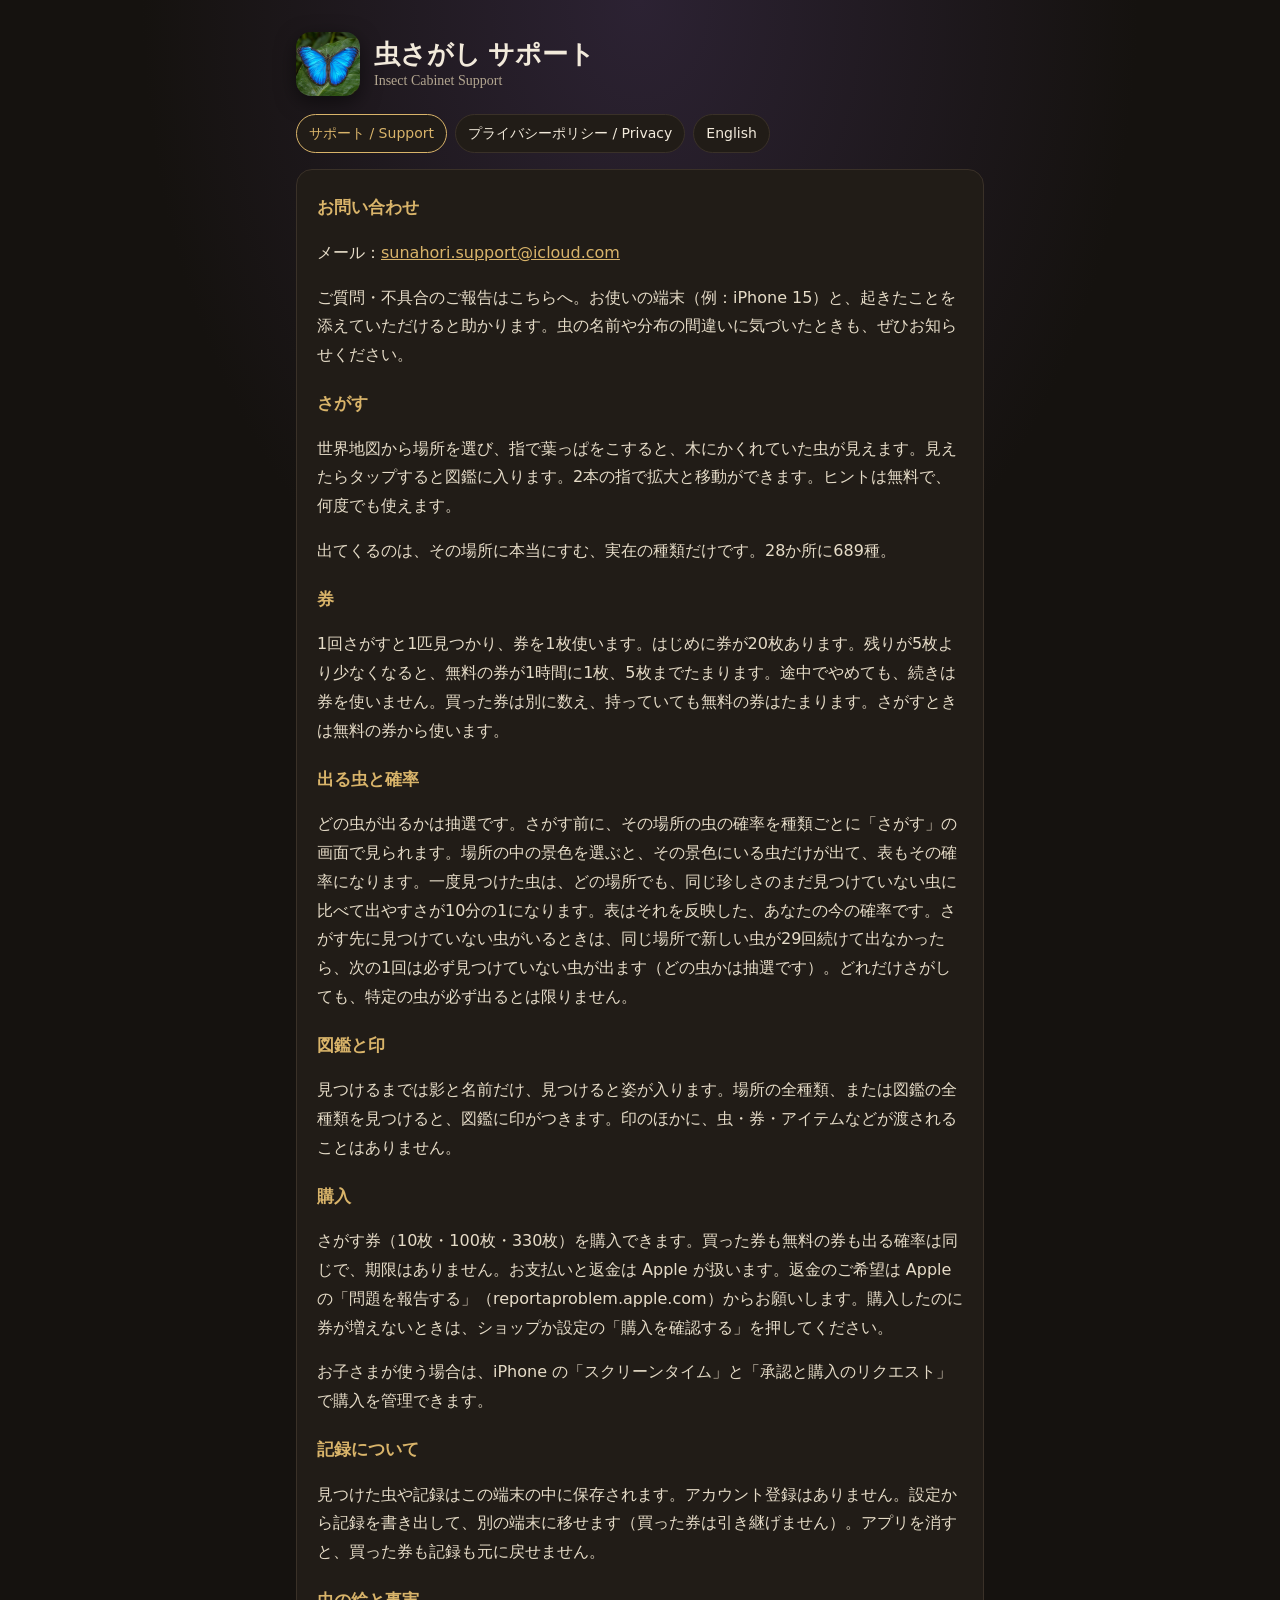
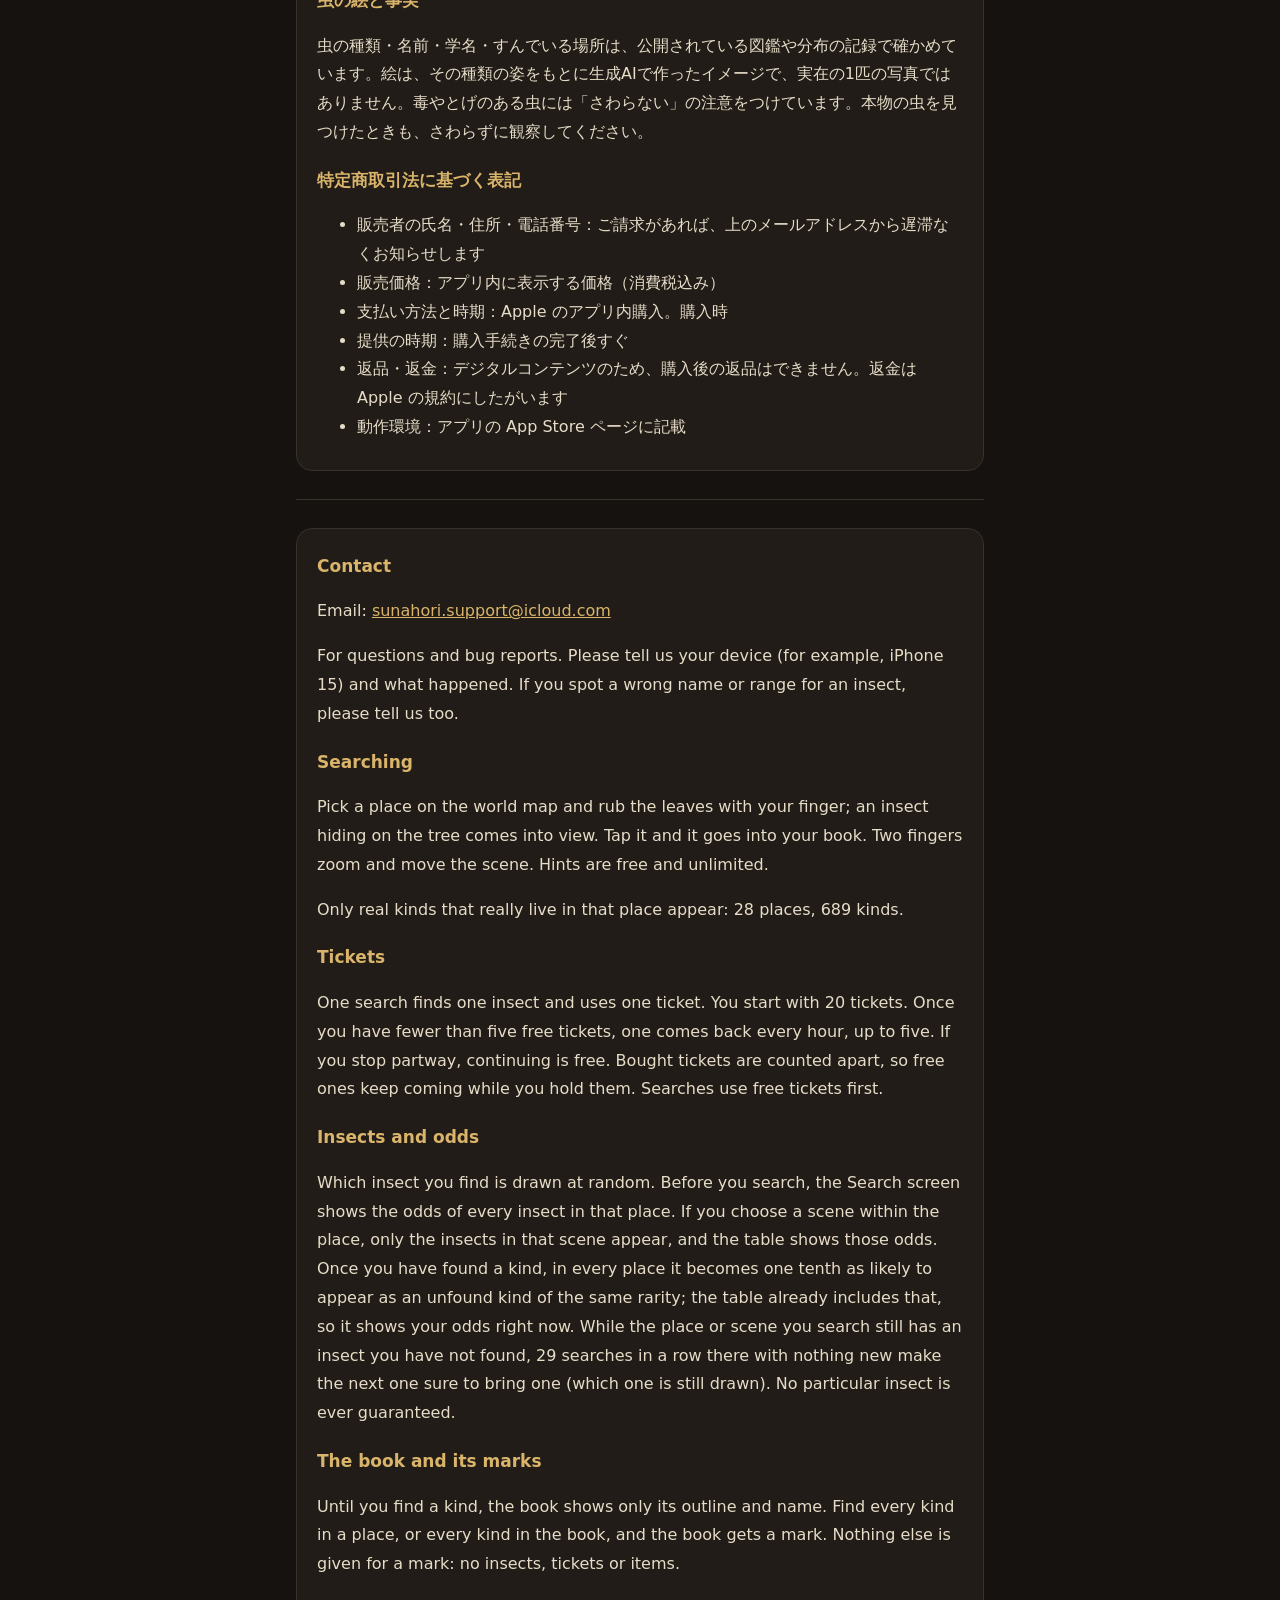
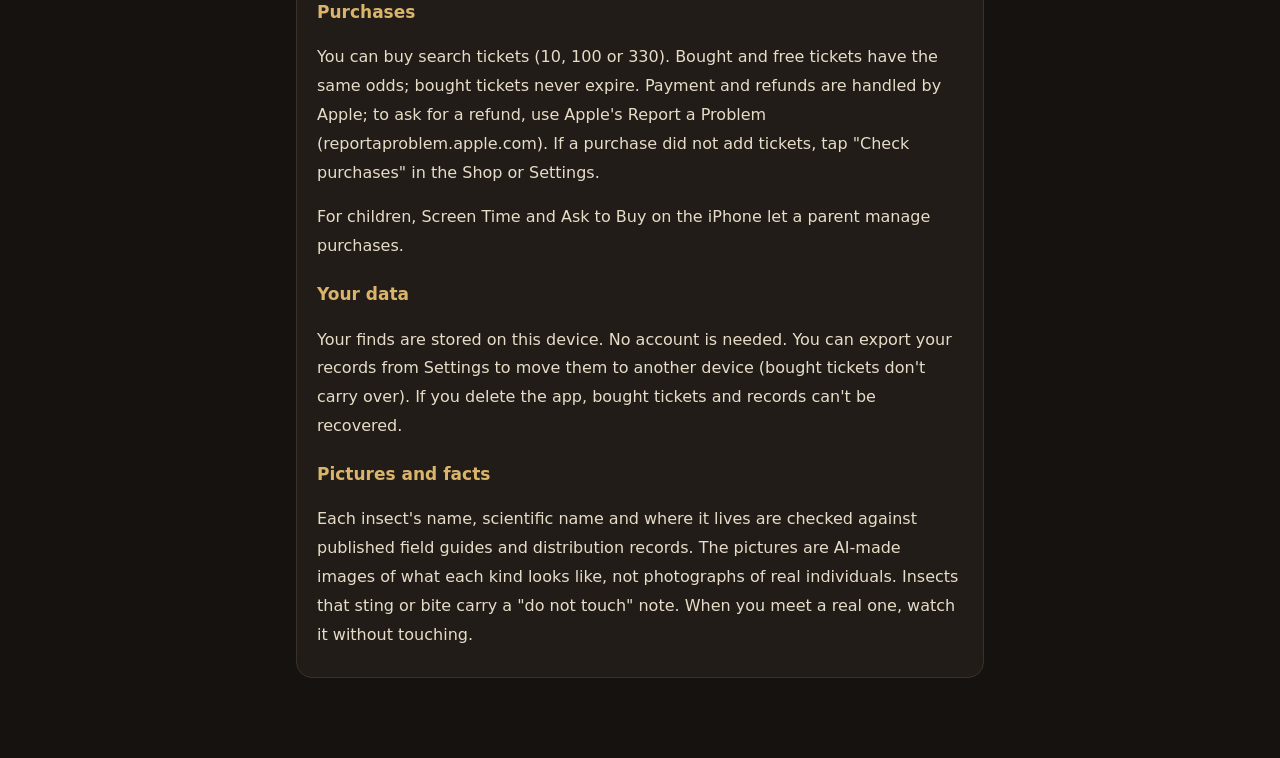
==== commit 5cf1f7c6: "種類の数を 1.3 の28か所、689種に直す Co-Authored-By: Claude Opus 5.5 <noreply@anthropic.com>" ====
--- a/index.html
+++ b/index.html
@@ -25,7 +25,7 @@
     <p>ご質問・不具合のご報告はこちらへ。お使いの端末（例：iPhone 15）と、起きたことを添えていただけると助かります。虫の名前や分布の間違いに気づいたときも、ぜひお知らせください。</p>
     <h2>さがす</h2>
     <p>世界地図から場所を選び、指で葉っぱをこすると、木にかくれていた虫が見えます。見えたらタップすると図鑑に入ります。2本の指で拡大と移動ができます。ヒントは無料で、何度でも使えます。</p>
-    <p>出てくるのは、その場所に本当にすむ、実在の種類だけです。26か所に610種。</p>
+    <p>出てくるのは、その場所に本当にすむ、実在の種類だけです。28か所に689種。</p>
     <h2>券</h2>
     <p>1回さがすと1匹見つかり、券を1枚使います。はじめに券が20枚あります。残りが5枚より少なくなると、無料の券が1時間に1枚、5枚までたまります。途中でやめても、続きは券を使いません。買った券は別に数え、持っていても無料の券はたまります。さがすときは無料の券から使います。</p>
     <h2>出る虫と確率</h2>
@@ -58,7 +58,7 @@
     <p>For questions and bug reports. Please tell us your device (for example, iPhone 15) and what happened. If you spot a wrong name or range for an insect, please tell us too.</p>
     <h2>Searching</h2>
     <p>Pick a place on the world map and rub the leaves with your finger; an insect hiding on the tree comes into view. Tap it and it goes into your book. Two fingers zoom and move the scene. Hints are free and unlimited.</p>
-    <p>Only real kinds that really live in that place appear: 26 places, 610 kinds.</p>
+    <p>Only real kinds that really live in that place appear: 28 places, 689 kinds.</p>
     <h2>Tickets</h2>
     <p>One search finds one insect and uses one ticket. You start with 20 tickets. Once you have fewer than five free tickets, one comes back every hour, up to five. If you stop partway, continuing is free. Bought tickets are counted apart, so free ones keep coming while you hold them. Searches use free tickets first.</p>
     <h2>Insects and odds</h2>
